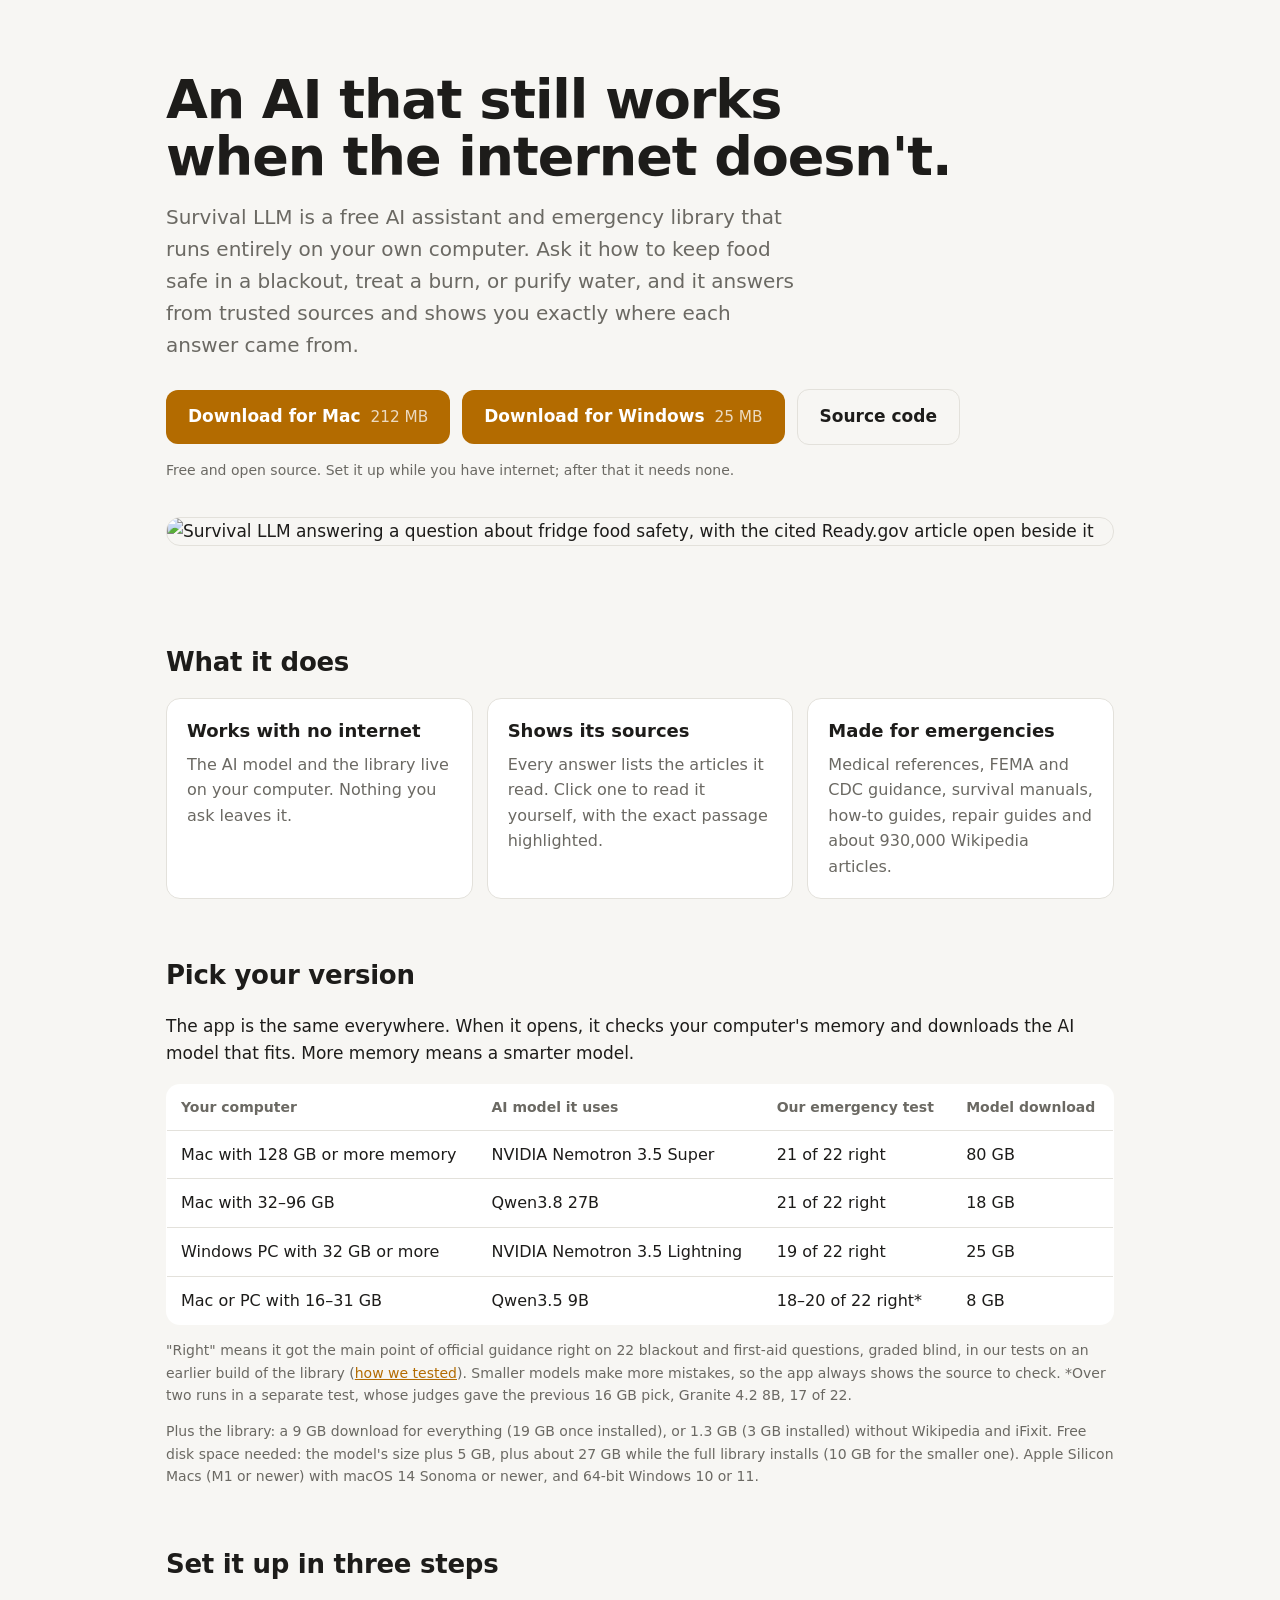
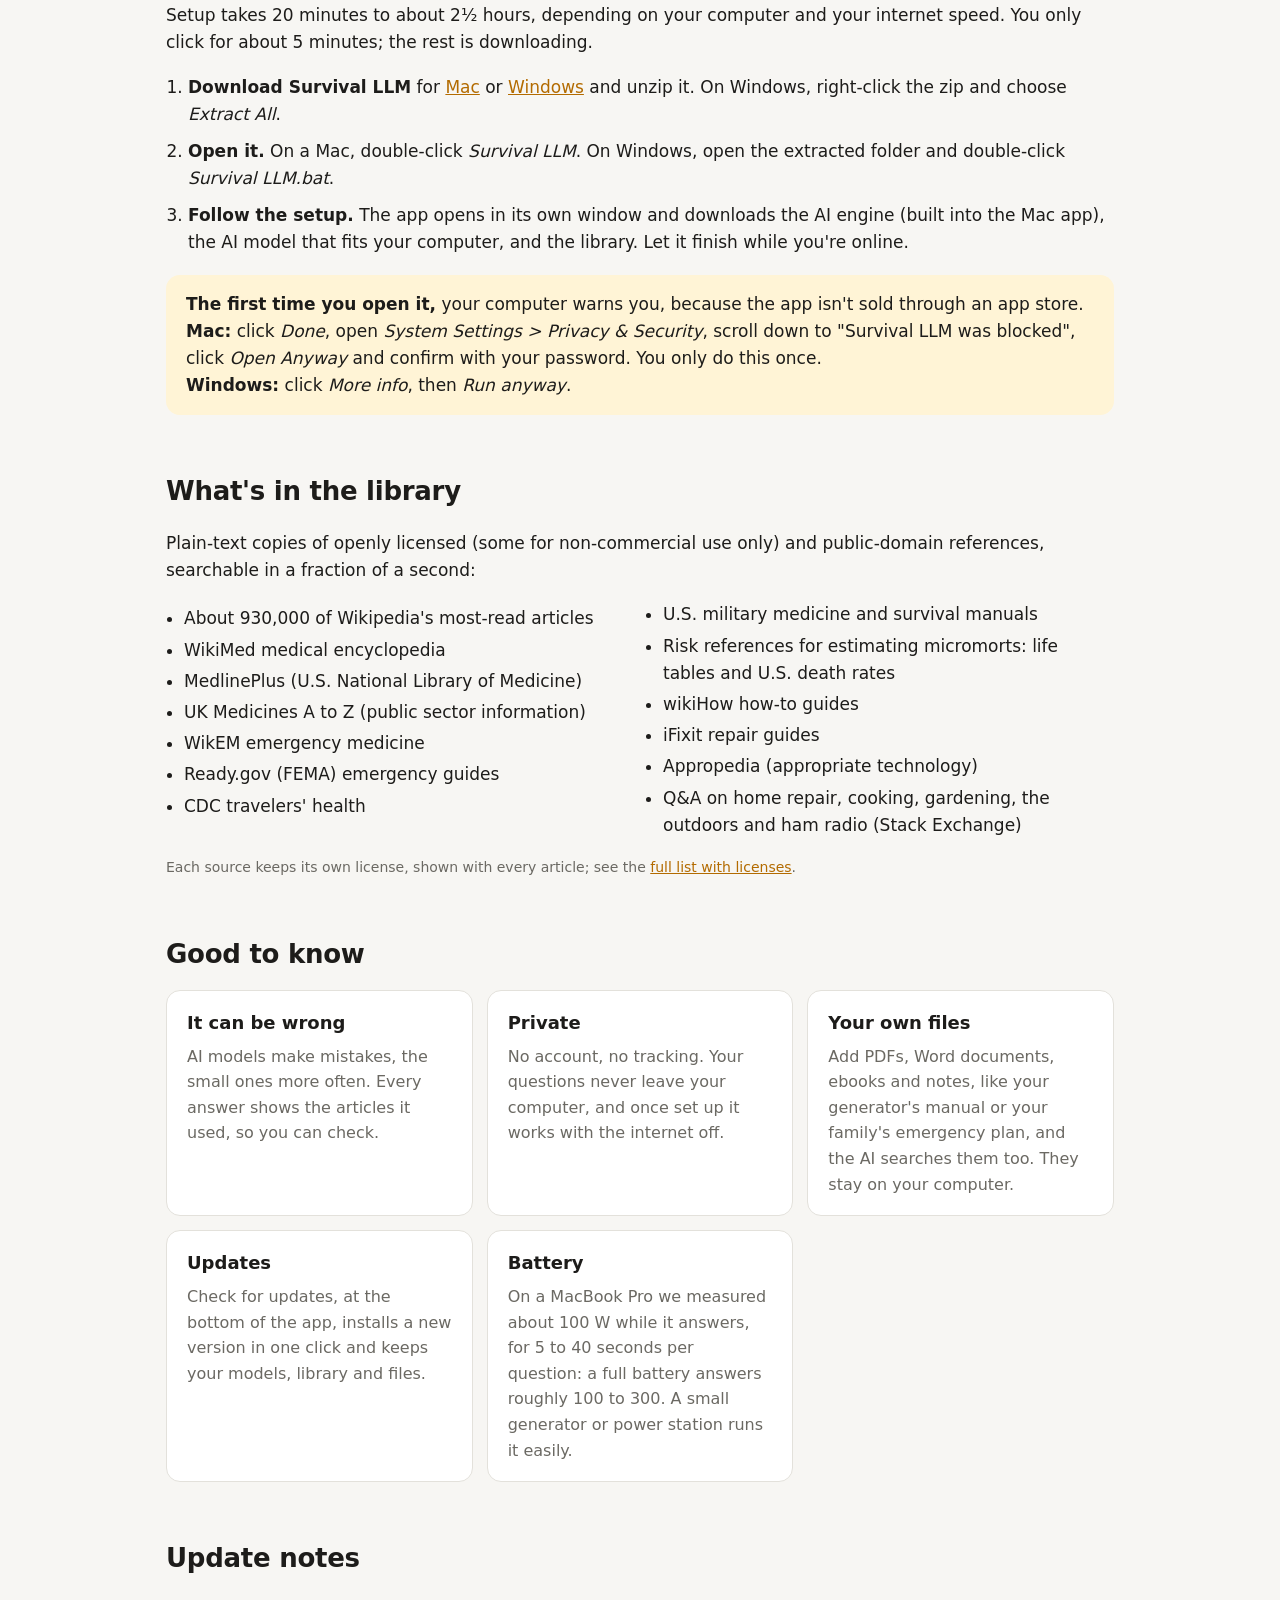
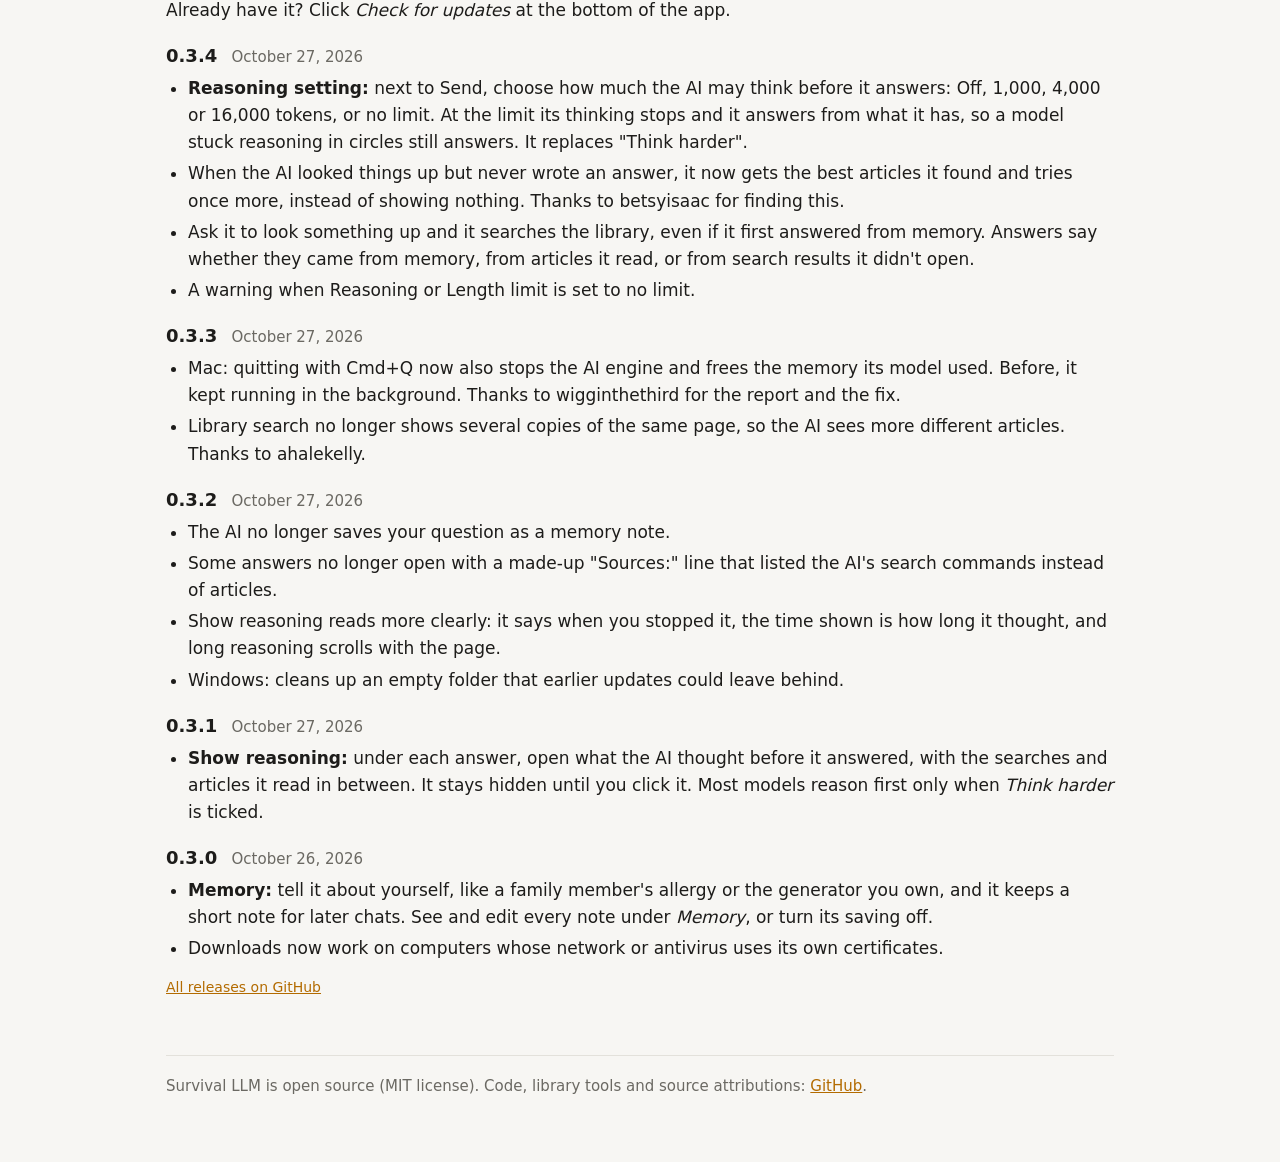
==== docs/index.html @ 12c6f541 "Offer Qwen3.5 9B and Gemma 4 12B on 16 GB computers A second blind test on a 16 GB Ryzen PC (same 22" ====
<!doctype html>
<html lang="en">
<head>
<meta charset="utf-8">
<meta name="viewport" content="width=device-width, initial-scale=1">
<title>Survival LLM</title>
<meta name="description" content="A free, open-source AI assistant and survival library that runs on your own computer and works with no internet.">
<meta property="og:type" content="website">
<meta property="og:site_name" content="brangus.io">
<meta property="og:title" content="Survival LLM: an AI that still works when the internet doesn't">
<meta property="og:description" content="A free AI assistant and survival library (1.5 million offline articles) that runs on your own computer, with no internet. Shows the source of every answer. Mac and Windows.">
<meta property="og:url" content="https://www.brangus.io/survival-llm">
<meta property="og:image" content="https://www.brangus.io/survival-llm/social-card.png">
<meta property="og:image:width" content="1200">
<meta property="og:image:height" content="628">
<meta property="og:image:alt" content="Survival LLM answering &quot;I'm bleeding a lot from my foot. Help. What do I do?&quot; with first-aid steps and the manuals it used">
<meta name="twitter:card" content="summary_large_image">
<meta name="twitter:title" content="Survival LLM: an AI that still works when the internet doesn't">
<meta name="twitter:description" content="A free AI assistant and survival library that runs on your own computer, with no internet. Shows the source of every answer.">
<meta name="twitter:image" content="https://www.brangus.io/survival-llm/social-card.png">
<link rel="canonical" href="https://www.brangus.io/survival-llm">
<style>
  :root {
    --bg: #f7f6f3; --panel: #ffffff; --text: #1d1c1a; --muted: #6b6963; --line: #e3e1db;
    --accent: #b36b00; --accent-text: #ffffff; --soft: #fff4d6;
    color-scheme: light;
  }
  @media (prefers-color-scheme: dark) {
    :root:not([data-theme="light"]) {
      --bg: #151412; --panel: #1e1d1a; --text: #ecebe6; --muted: #a3a097; --line: #2f2d29;
      --accent: #f0b54a; --accent-text: #1d1405; --soft: #2c2619; color-scheme: dark;
    }
  }
  :root[data-theme="dark"] {
    --bg: #151412; --panel: #1e1d1a; --text: #ecebe6; --muted: #a3a097; --line: #2f2d29;
    --accent: #f0b54a; --accent-text: #1d1405; --soft: #2c2619; color-scheme: dark;
  }
  * { box-sizing: border-box; }
  body { margin: 0; background: var(--bg); color: var(--text);
    font: 17px/1.6 system-ui, -apple-system, "Segoe UI", Roboto, sans-serif; }
  main { max-width: 980px; margin: 0 auto; padding: 0 16px 64px; }
  a { color: var(--accent); }
  .hero { padding: 72px 0 40px; }
  .hero h1 { font-size: clamp(34px, 6vw, 54px); line-height: 1.05; margin: 0 0 16px; letter-spacing: -0.02em; }
  .hero p.lede { font-size: 20px; color: var(--muted); max-width: 640px; margin: 0 0 28px; }
  .buttons { display: flex; flex-wrap: wrap; gap: 12px; align-items: center; }
  .btn { display: inline-block; padding: 13px 22px; border-radius: 12px; font-weight: 650; text-decoration: none;
    background: var(--accent); color: var(--accent-text); }
  .btn.secondary { background: transparent; color: var(--text); border: 1px solid var(--line); }
  .btn .size { font-weight: 400; opacity: .75; margin-left: 4px; font-size: .9em; }
  .small { font-size: 14px; color: var(--muted); }
  h2 { font-size: 26px; margin: 56px 0 14px; letter-spacing: -0.01em; }
  .cards { display: grid; grid-template-columns: repeat(auto-fit, minmax(240px, 1fr)); gap: 14px; }
  .card { background: var(--panel); border: 1px solid var(--line); border-radius: 14px; padding: 18px 20px; }
  .card h3 { margin: 0 0 6px; font-size: 18px; }
  .card p { margin: 0; color: var(--muted); font-size: 16px; }
  table { width: 100%; border-collapse: collapse; background: var(--panel); border: 1px solid var(--line);
    border-radius: 14px; overflow: hidden; font-size: 16px; }
  th, td { text-align: left; padding: 11px 14px; border-bottom: 1px solid var(--line); vertical-align: top; }
  th { font-size: 14px; color: var(--muted); font-weight: 600; }
  tr:last-child td { border-bottom: 0; }
  .table-wrap { overflow-x: auto; }
  ol.steps { padding-left: 22px; }
  ol.steps li { margin: 10px 0; }
  .callout { background: var(--soft); border-radius: 14px; padding: 16px 20px; margin: 18px 0; }
  .sources { columns: 2 280px; column-gap: 28px; padding-left: 18px; }
  .sources li { break-inside: avoid; margin: 4px 0; }
  footer { border-top: 1px solid var(--line); margin-top: 56px; padding-top: 18px; color: var(--muted); font-size: 15px; }
  .shot { width: 100%; border-radius: 14px; border: 1px solid var(--line); margin-top: 36px; display: block; }
  .update h3 { margin: 18px 0 4px; font-size: 18px; }
  .update h3 .date { font-weight: 400; color: var(--muted); font-size: 15px; margin-left: 8px; }
  .update ul { margin: 0; padding-left: 22px; }
  .update li { margin: 4px 0; }
</style>
</head>
<body>
<main>
  <section class="hero">
    <h1>An AI that still works<br>when the internet doesn't.</h1>
    <p class="lede">Survival LLM is a free AI assistant and emergency library that runs entirely on your own computer.
      Ask it how to keep food safe in a blackout, treat a burn, or purify water, and it answers from
      trusted sources and shows you exactly where each answer came from.</p>
    <div class="buttons">
      <a class="btn" id="dl-mac" href="#download">Download for Mac <span class="size">212 MB</span></a>
      <a class="btn" id="dl-win" href="#download">Download for Windows <span class="size">25 MB</span></a>
      <a class="btn secondary" id="dl-src" href="#source">Source code</a>
    </div>
    <p class="small" id="device-note">Free and open source. Set it up while you have internet; after that it needs none.</p>
    <img class="shot" src="/survival-llm/screenshot.png" alt="Survival LLM answering a question about fridge food safety, with the cited Ready.gov article open beside it">
  </section>

  <h2>What it does</h2>
  <div class="cards">
    <div class="card"><h3>Works with no internet</h3><p>The AI model and the library live on your computer. Nothing you ask leaves it.</p></div>
    <div class="card"><h3>Shows its sources</h3><p>Every answer lists the articles it read. Click one to read it yourself, with the exact passage highlighted.</p></div>
    <div class="card"><h3>Made for emergencies</h3><p>Medical references, FEMA and CDC guidance, survival manuals, how-to guides, repair guides and about 930,000 Wikipedia articles.</p></div>
  </div>

  <h2 id="download">Pick your version</h2>
  <p>The app is the same everywhere. When it opens, it checks your computer's memory and downloads the AI model that fits.
    More memory means a smarter model.</p>
  <div class="table-wrap">
  <table>
    <thead><tr><th>Your computer</th><th>AI model it uses</th><th>Our emergency test</th><th>Model download</th></tr></thead>
    <tbody id="tiers">
      <tr><td>Mac with 128 GB or more memory</td><td>NVIDIA Nemotron 3.5 Super</td><td>21 of 22 right</td><td>80 GB</td></tr>
      <tr><td>Mac with 32–96 GB</td><td>Qwen3.8 27B</td><td>21 of 22 right</td><td>18 GB</td></tr>
      <tr><td>Windows PC with 32 GB or more</td><td>NVIDIA Nemotron 3.5 Lightning</td><td>19 of 22 right</td><td>25 GB</td></tr>
      <tr><td>Mac or PC with 16–31 GB</td><td>Qwen3.5 9B</td><td>18–20 of 22 right*</td><td>8 GB</td></tr>
    </tbody>
  </table>
  </div>
  <p class="small">"Right" means it got the main point of official guidance right on 22 blackout and first-aid
    questions, graded blind, in our tests on an earlier build of the library (<a id="tests-link" href="#source">how we
    tested</a>). Smaller models make more mistakes, so the app always shows the source to check.
    *Over two runs in a separate test, whose judges gave the previous 16 GB pick, Granite 4.2 8B, 17 of 22.</p>
  <p class="small">Plus the library: a <span id="lib-full">9 GB</span> download for everything (19 GB once installed), or
    <span id="lib-lite">1.3 GB</span> (3 GB installed) without Wikipedia and iFixit. Free disk space needed: the model's
    size plus 5 GB, plus about 27 GB while the full library installs (10 GB for the smaller one).
    Apple Silicon Macs (M1 or newer) with macOS 14 Sonoma or newer, and 64-bit Windows 10 or 11.</p>

  <h2>Set it up in three steps</h2>
  <p>Setup takes 20 minutes to about 2½ hours, depending on your computer and your internet speed. You only click for
    about 5 minutes; the rest is downloading.</p>
  <ol class="steps">
    <li><strong>Download Survival LLM</strong> for <a id="dl-mac-2" href="#download">Mac</a> or <a id="dl-win-2" href="#download">Windows</a>
      and unzip it. On Windows, right-click the zip and choose <em>Extract All</em>.</li>
    <li><strong>Open it.</strong> On a Mac, double-click <em>Survival LLM</em>. On Windows, open the extracted folder and
      double-click <em>Survival LLM.bat</em>.</li>
    <li><strong>Follow the setup.</strong> The app opens in its own window and downloads the AI engine (built into the Mac
      app), the AI model that fits your computer, and the library. Let it finish while you're online.</li>
  </ol>
  <div class="callout">
    <strong>The first time you open it,</strong> your computer warns you, because the app isn't sold through an app store.
    <br><strong>Mac:</strong> click <em>Done</em>, open <em>System Settings &gt; Privacy &amp; Security</em>, scroll down to
    "Survival LLM was blocked", click <em>Open Anyway</em> and confirm with your password. You only do this once.
    <br><strong>Windows:</strong> click <em>More info</em>, then <em>Run anyway</em>.
  </div>

  <h2>What's in the library</h2>
  <p>Plain-text copies of openly licensed (some for non-commercial use only) and public-domain references, searchable
    in a fraction of a second:</p>
  <ul class="sources">
    <li>About 930,000 of Wikipedia's most-read articles</li>
    <li>WikiMed medical encyclopedia</li>
    <li>MedlinePlus (U.S. National Library of Medicine)</li>
    <li>UK Medicines A to Z (public sector information)</li>
    <li>WikEM emergency medicine</li>
    <li>Ready.gov (FEMA) emergency guides</li>
    <li>CDC travelers' health</li>
    <li>U.S. military medicine and survival manuals</li>
    <li>Risk references for estimating micromorts: life tables and U.S. death rates</li>
    <li>wikiHow how-to guides</li>
    <li>iFixit repair guides</li>
    <li>Appropedia (appropriate technology)</li>
    <li>Q&amp;A on home repair, cooking, gardening, the outdoors and ham radio (Stack Exchange)</li>
  </ul>
  <p class="small">Each source keeps its own license, shown with every article; see the
    <a id="sources-link" href="#source">full list with licenses</a>.</p>

  <h2>Good to know</h2>
  <div class="cards">
    <div class="card"><h3>It can be wrong</h3><p>AI models make mistakes, the small ones more often. Every answer shows the articles it used, so you can check.</p></div>
    <div class="card"><h3>Private</h3><p>No account, no tracking. Your questions never leave your computer, and once set up it works with the internet off.</p></div>
    <div class="card"><h3>Your own files</h3><p>Add PDFs, Word documents, ebooks and notes, like your generator's manual or your family's
      emergency plan, and the AI searches them too. They stay on your computer.</p></div>
    <div class="card"><h3>Updates</h3><p>Check for updates, at the bottom of the app, installs a new version in one click and keeps your
      models, library and files.</p></div>
    <div class="card"><h3>Battery</h3><p>On a MacBook Pro we measured about 100 W while it answers, for 5 to 40 seconds per question: a full battery
      answers roughly 100 to 300. A small generator or power station runs it easily.</p></div>
  </div>

  <h2 id="updates">Update notes</h2>
  <p>Already have it? Click <em>Check for updates</em> at the bottom of the app.</p>
  <div class="update">
    <h3>0.3.4 <span class="date">October 27, 2026</span></h3>
    <ul>
      <li><strong>Reasoning setting:</strong> next to Send, choose how much the AI may think before it answers: Off,
        1,000, 4,000 or 16,000 tokens, or no limit. At the limit its thinking stops and it answers from what it has, so
        a model stuck reasoning in circles still answers. It replaces "Think harder".</li>
      <li>When the AI looked things up but never wrote an answer, it now gets the best articles it found and tries once
        more, instead of showing nothing. Thanks to betsyisaac for finding this.</li>
      <li>Ask it to look something up and it searches the library, even if it first answered from memory. Answers say
        whether they came from memory, from articles it read, or from search results it didn't open.</li>
      <li>A warning when Reasoning or Length limit is set to no limit.</li>
    </ul>
    <h3>0.3.3 <span class="date">October 27, 2026</span></h3>
    <ul>
      <li>Mac: quitting with Cmd+Q now also stops the AI engine and frees the memory its model used. Before, it kept
        running in the background. Thanks to wigginthethird for the report and the fix.</li>
      <li>Library search no longer shows several copies of the same page, so the AI sees more different articles.
        Thanks to ahalekelly.</li>
    </ul>
    <h3>0.3.2 <span class="date">October 27, 2026</span></h3>
    <ul>
      <li>The AI no longer saves your question as a memory note.</li>
      <li>Some answers no longer open with a made-up "Sources:" line that listed the AI's search commands instead of articles.</li>
      <li>Show reasoning reads more clearly: it says when you stopped it, the time shown is how long it thought, and long
        reasoning scrolls with the page.</li>
      <li>Windows: cleans up an empty folder that earlier updates could leave behind.</li>
    </ul>
    <h3>0.3.1 <span class="date">October 27, 2026</span></h3>
    <ul>
      <li><strong>Show reasoning:</strong> under each answer, open what the AI thought before it answered, with the searches
        and articles it read in between. It stays hidden until you click it. Most models reason first only when
        <em>Think harder</em> is ticked.</li>
    </ul>
    <h3>0.3.0 <span class="date">October 26, 2026</span></h3>
    <ul>
      <li><strong>Memory:</strong> tell it about yourself, like a family member's allergy or the generator you own, and it
        keeps a short note for later chats. See and edit every note under <em>Memory</em>, or turn its saving off.</li>
      <li>Downloads now work on computers whose network or antivirus uses its own certificates.</li>
    </ul>
  </div>
  <p class="small"><a id="releases-link" href="#source">All releases on GitHub</a></p>

  <footer id="source">
    Survival LLM is open source (MIT license). Code, library tools and source attributions:
    <a id="repo-link" href="#">GitHub</a>.
  </footer>
</main>
<script>
  const REPO = "https://github.com/anonnerdfrenzy/survival-llm";
  const LINKS = {
    mac: REPO + "/releases/latest/download/Survival-LLM-mac.zip",
    windows: REPO + "/releases/latest/download/Survival-LLM-windows.zip",
    repo: REPO,
  };
  const set = (id, url) => { const el = document.getElementById(id); if (el && url) el.href = url; };
  set("dl-mac", LINKS.mac); set("dl-mac-2", LINKS.mac);
  set("dl-win", LINKS.windows); set("dl-win-2", LINKS.windows);
  set("tests-link", LINKS.repo + "#how-the-models-did");
  set("dl-src", LINKS.repo); set("repo-link", LINKS.repo); set("sources-link", LINKS.repo + "/blob/main/SOURCES.md");
  set("releases-link", LINKS.repo + "/releases");

  // Put the download for this visitor's computer first; phones and tablets get told it's for computers.
  const ua = navigator.userAgent;
  const phone = /iPhone|iPad|Android/i.test(ua) || (navigator.maxTouchPoints > 1 && /Macintosh/.test(ua));
  const win = /Windows/i.test(ua), mac = /Macintosh|Mac OS X/i.test(ua) && !phone;
  const macBtn = document.getElementById("dl-mac"), winBtn = document.getElementById("dl-win");
  if (win) { winBtn.parentNode.insertBefore(winBtn, macBtn); macBtn.classList.add("secondary"); }
  else if (mac) winBtn.classList.add("secondary");
  if (phone) document.getElementById("device-note").textContent =
    "Survival LLM runs on Mac and Windows computers, not phones. Open this page on your computer to download it.";
</script>
</body>
</html>
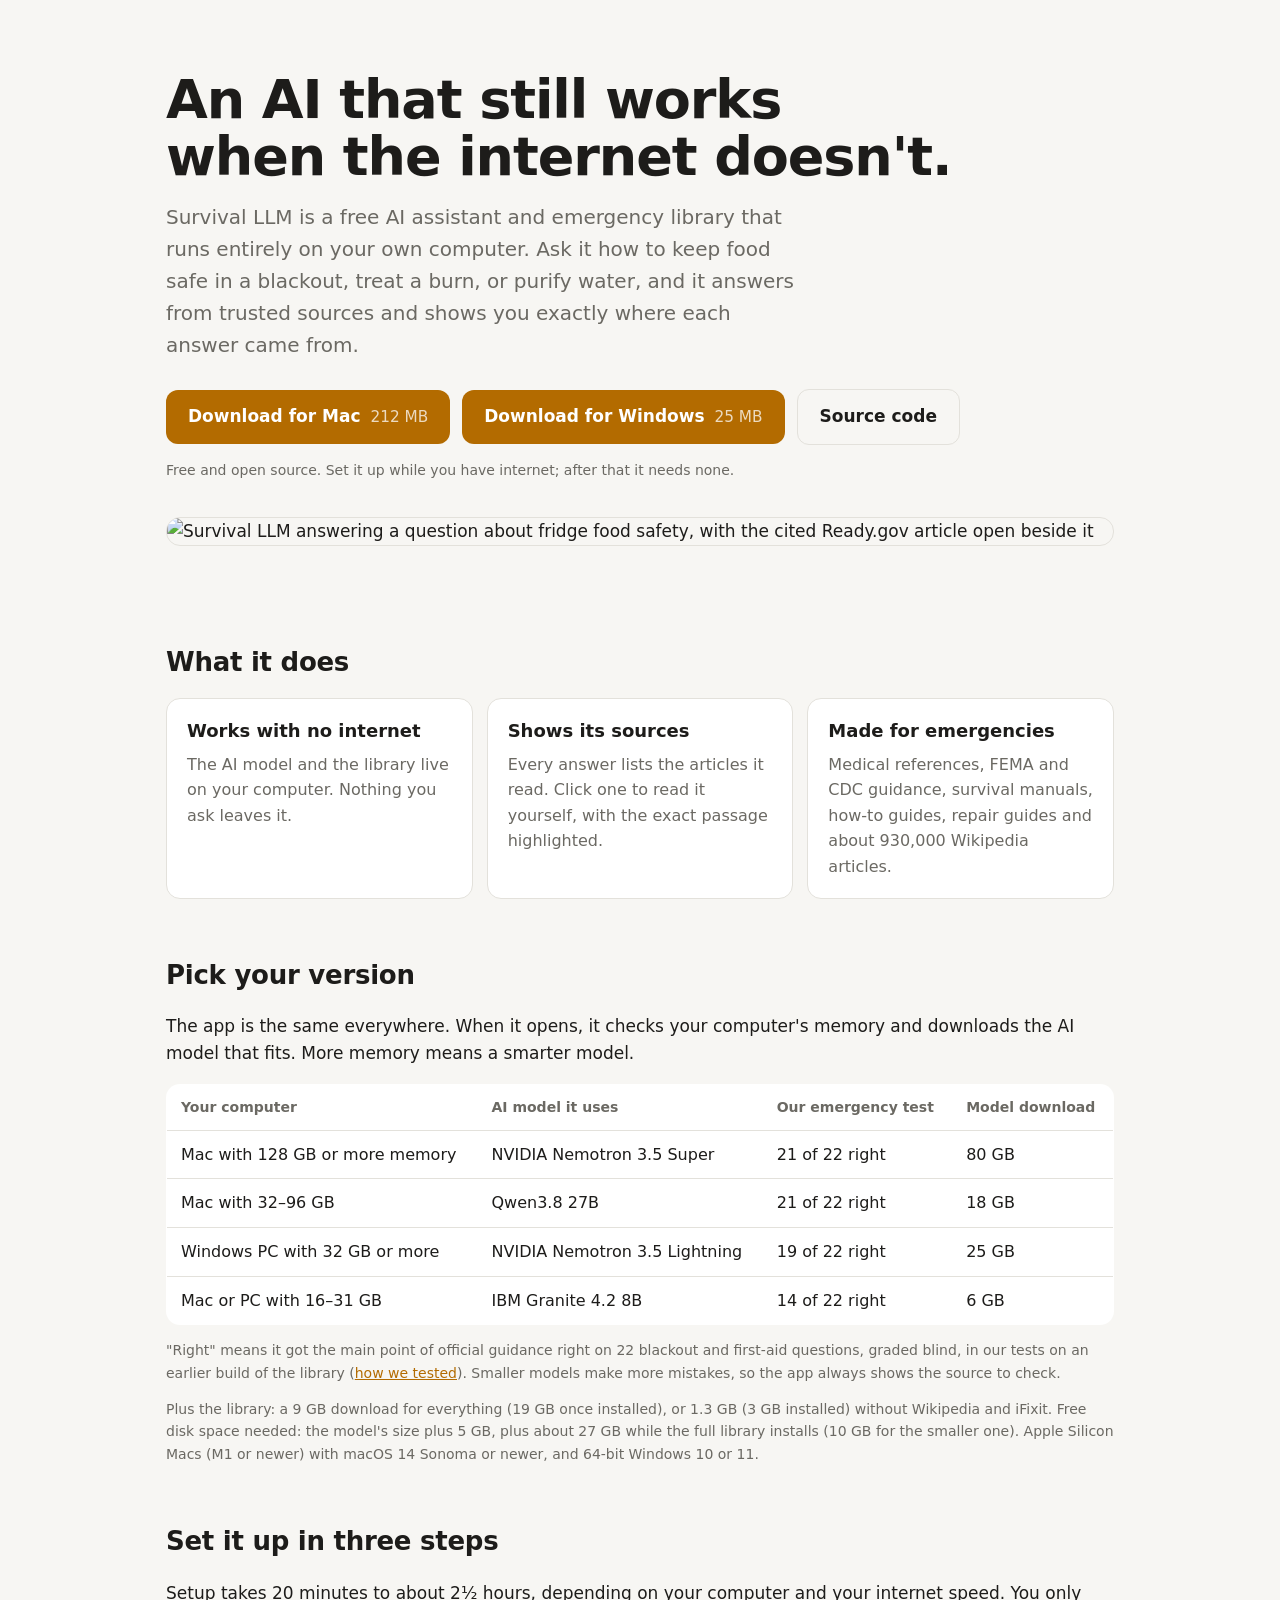
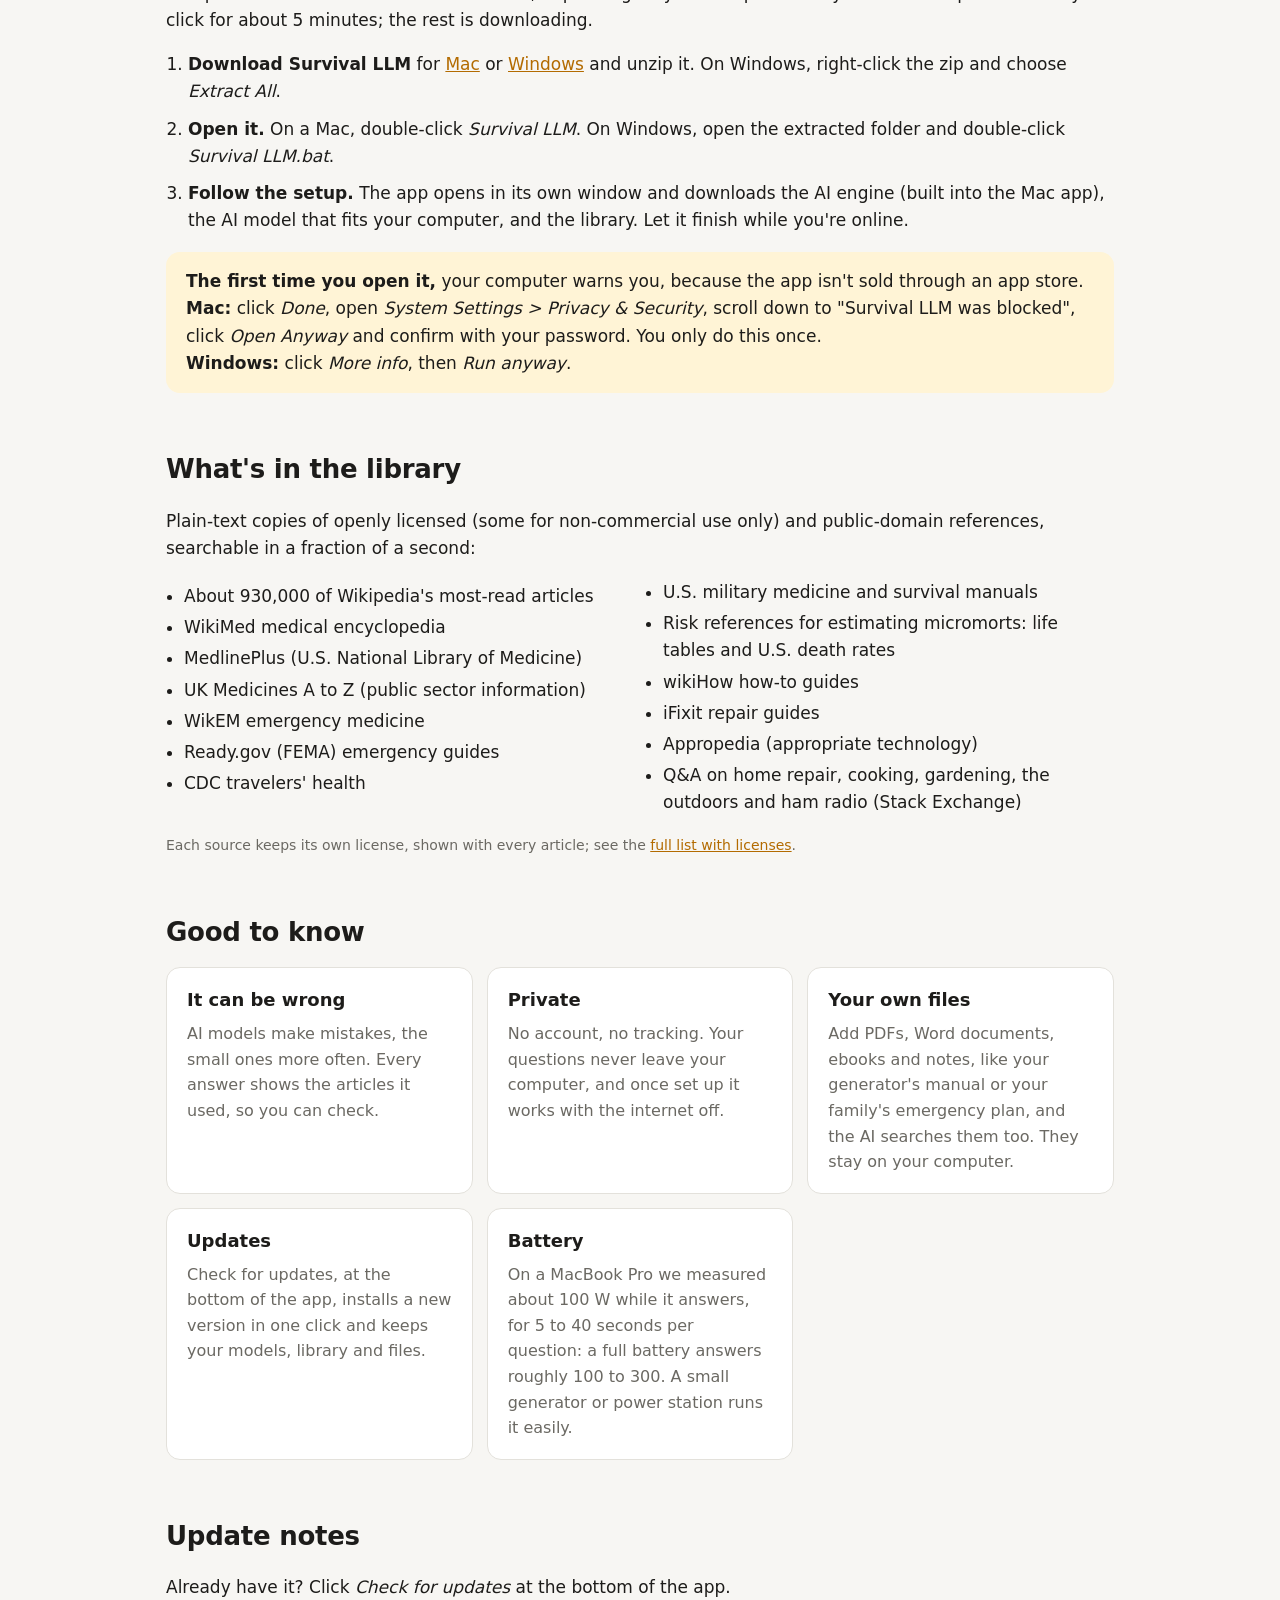
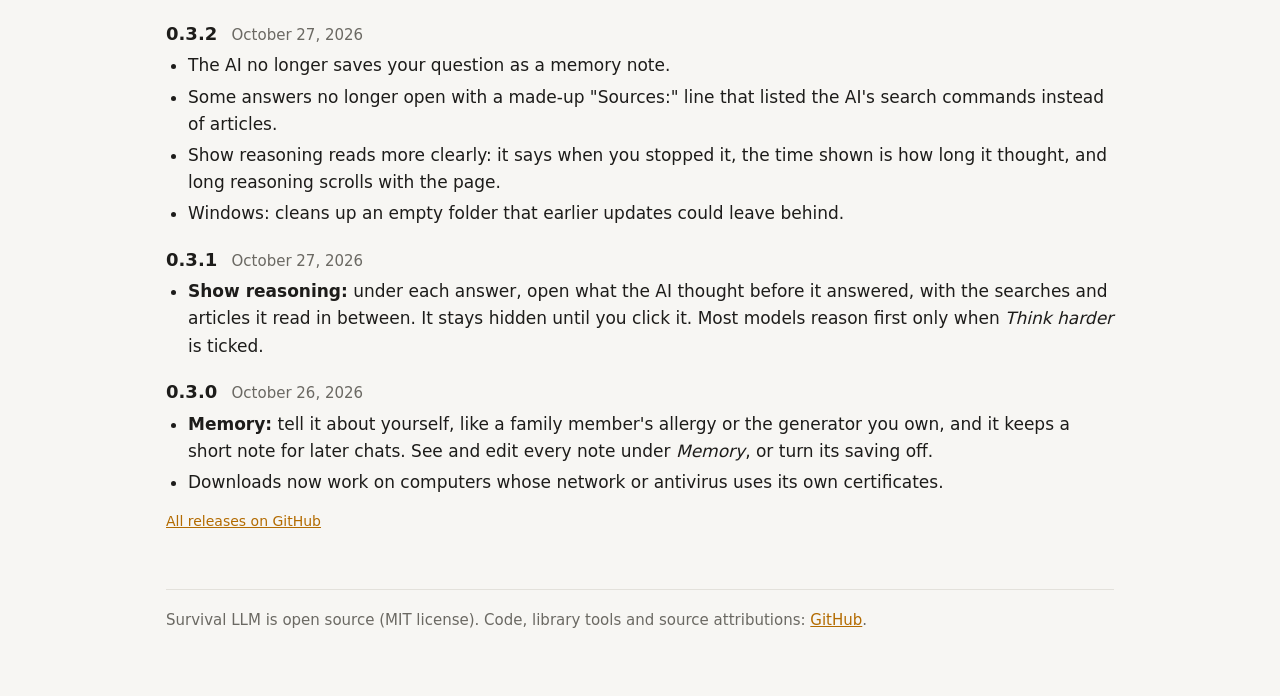
==== commit b17e20f5: "Download page: update notes for 0.3.0 to 0.3.2 Shown at brangus.io/survival-llm, which serves this p" ====
--- a/docs/index.html
+++ b/docs/index.html
@@ -106,14 +106,13 @@
       <tr><td>Mac with 128 GB or more memory</td><td>NVIDIA Nemotron 3.5 Super</td><td>21 of 22 right</td><td>80 GB</td></tr>
       <tr><td>Mac with 32–96 GB</td><td>Qwen3.8 27B</td><td>21 of 22 right</td><td>18 GB</td></tr>
       <tr><td>Windows PC with 32 GB or more</td><td>NVIDIA Nemotron 3.5 Lightning</td><td>19 of 22 right</td><td>25 GB</td></tr>
-      <tr><td>Mac or PC with 16–31 GB</td><td>Qwen3.5 9B</td><td>18–20 of 22 right*</td><td>8 GB</td></tr>
+      <tr><td>Mac or PC with 16–31 GB</td><td>IBM Granite 4.2 8B</td><td>14 of 22 right</td><td>6 GB</td></tr>
     </tbody>
   </table>
   </div>
   <p class="small">"Right" means it got the main point of official guidance right on 22 blackout and first-aid
     questions, graded blind, in our tests on an earlier build of the library (<a id="tests-link" href="#source">how we
-    tested</a>). Smaller models make more mistakes, so the app always shows the source to check.
-    *Over two runs in a separate test, whose judges gave the previous 16 GB pick, Granite 4.2 8B, 17 of 22.</p>
+    tested</a>). Smaller models make more mistakes, so the app always shows the source to check.</p>
   <p class="small">Plus the library: a <span id="lib-full">9 GB</span> download for everything (19 GB once installed), or
     <span id="lib-lite">1.3 GB</span> (3 GB installed) without Wikipedia and iFixit. Free disk space needed: the model's
     size plus 5 GB, plus about 27 GB while the full library installs (10 GB for the smaller one).
@@ -173,24 +172,6 @@
   <h2 id="updates">Update notes</h2>
   <p>Already have it? Click <em>Check for updates</em> at the bottom of the app.</p>
   <div class="update">
-    <h3>0.3.4 <span class="date">October 27, 2026</span></h3>
-    <ul>
-      <li><strong>Reasoning setting:</strong> next to Send, choose how much the AI may think before it answers: Off,
-        1,000, 4,000 or 16,000 tokens, or no limit. At the limit its thinking stops and it answers from what it has, so
-        a model stuck reasoning in circles still answers. It replaces "Think harder".</li>
-      <li>When the AI looked things up but never wrote an answer, it now gets the best articles it found and tries once
-        more, instead of showing nothing. Thanks to betsyisaac for finding this.</li>
-      <li>Ask it to look something up and it searches the library, even if it first answered from memory. Answers say
-        whether they came from memory, from articles it read, or from search results it didn't open.</li>
-      <li>A warning when Reasoning or Length limit is set to no limit.</li>
-    </ul>
-    <h3>0.3.3 <span class="date">October 27, 2026</span></h3>
-    <ul>
-      <li>Mac: quitting with Cmd+Q now also stops the AI engine and frees the memory its model used. Before, it kept
-        running in the background. Thanks to wigginthethird for the report and the fix.</li>
-      <li>Library search no longer shows several copies of the same page, so the AI sees more different articles.
-        Thanks to ahalekelly.</li>
-    </ul>
     <h3>0.3.2 <span class="date">October 27, 2026</span></h3>
     <ul>
       <li>The AI no longer saves your question as a memory note.</li>
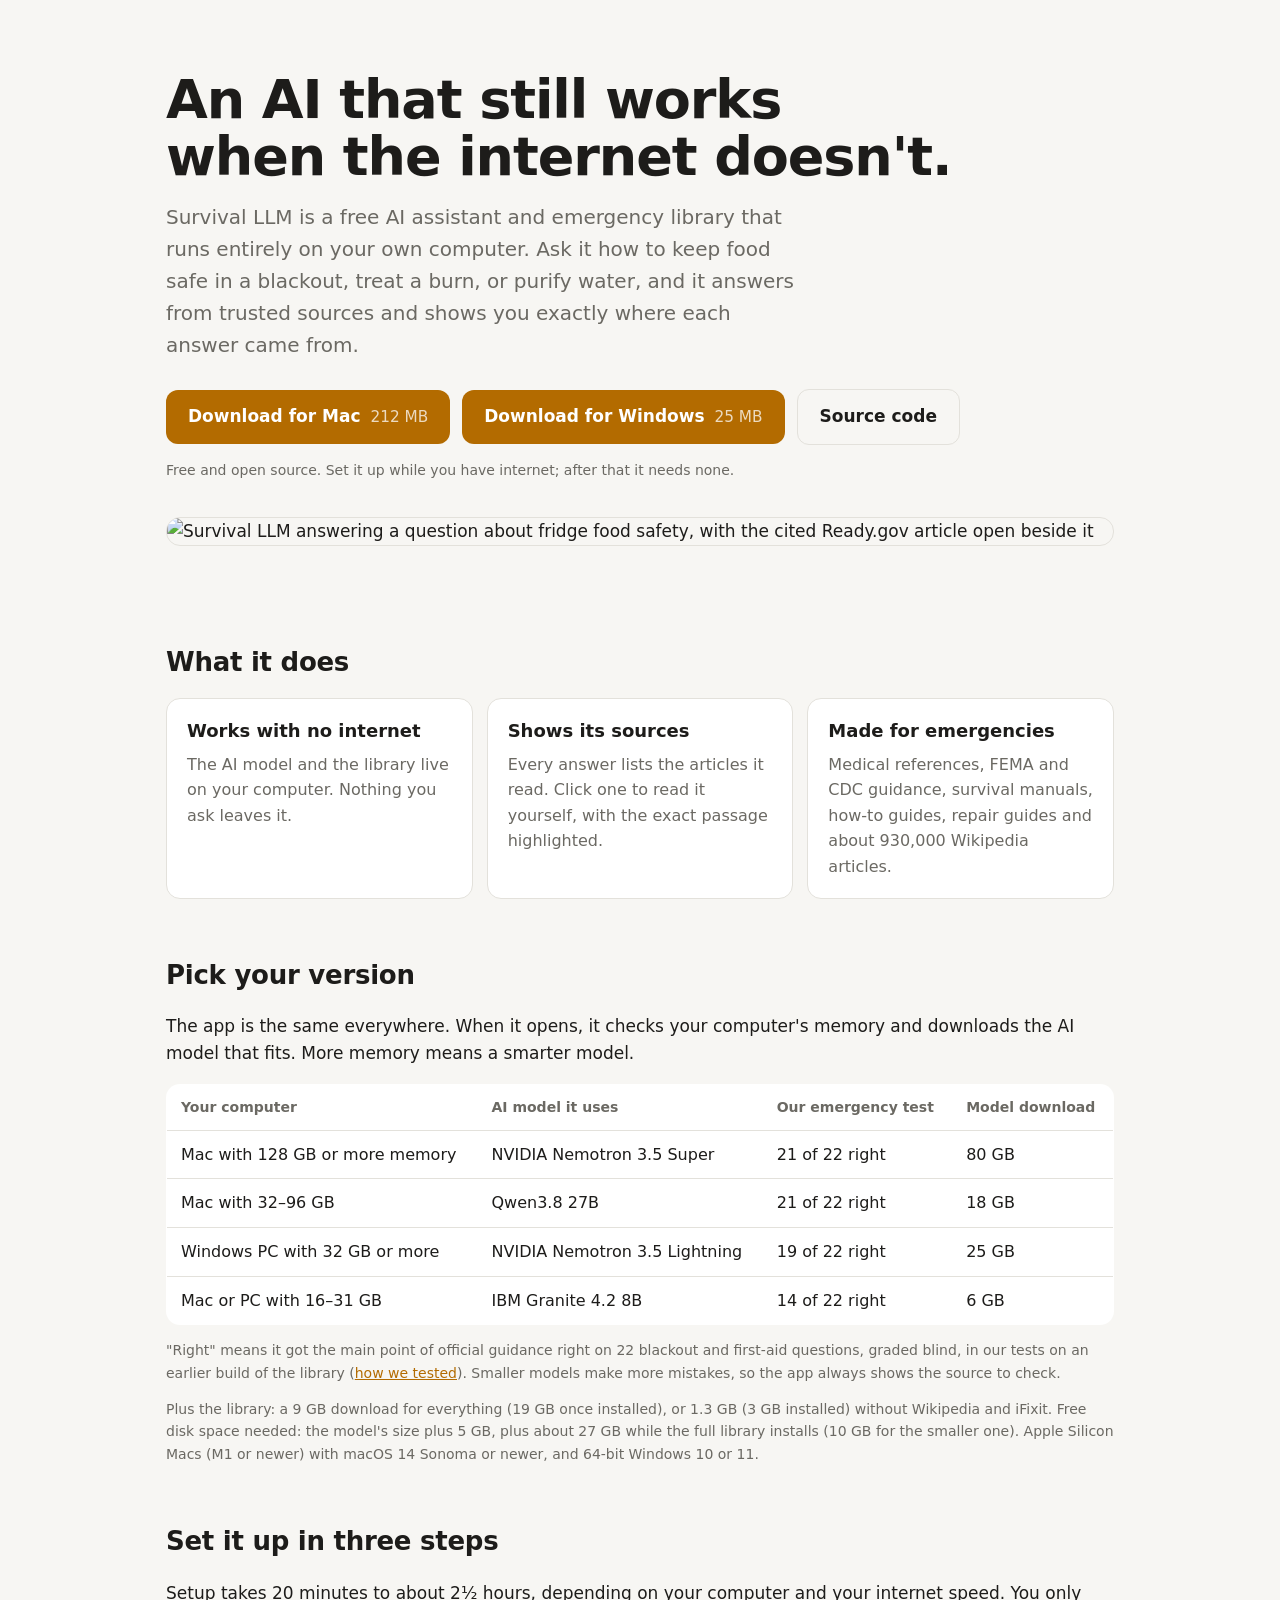
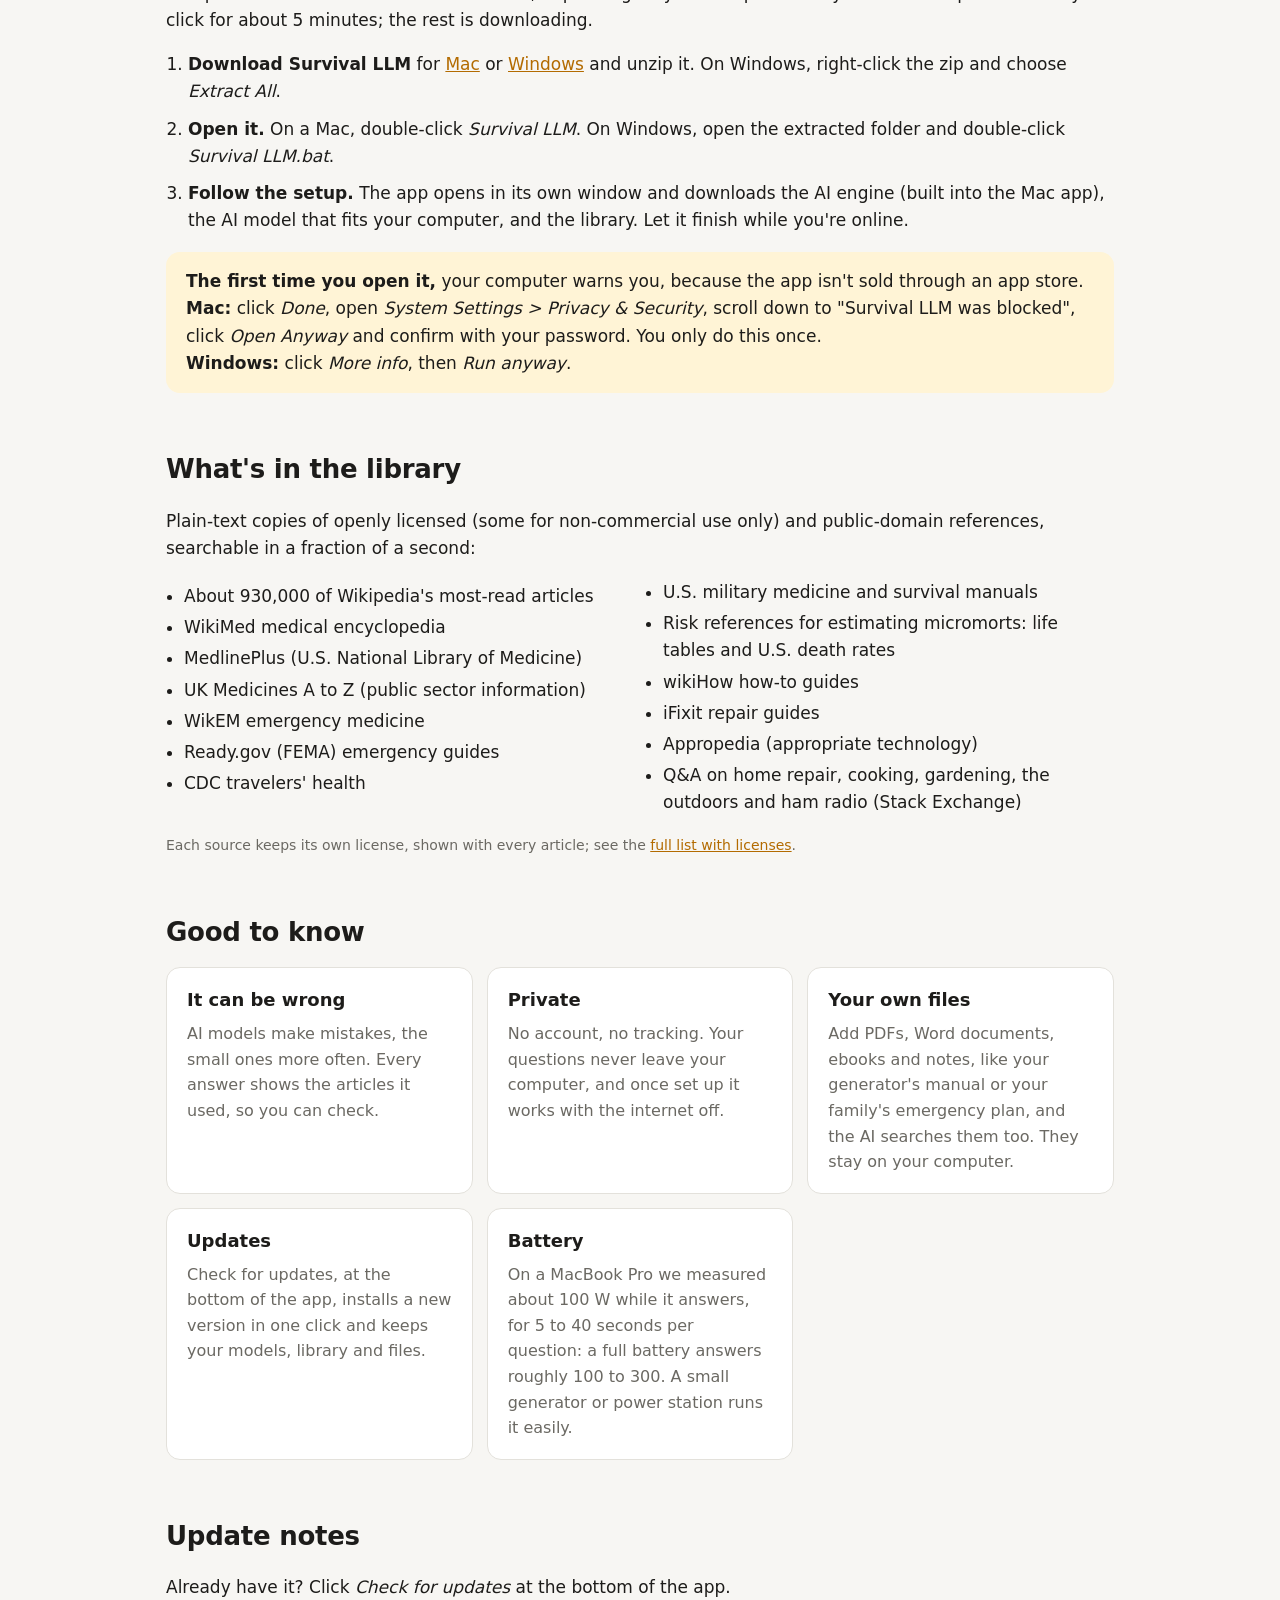
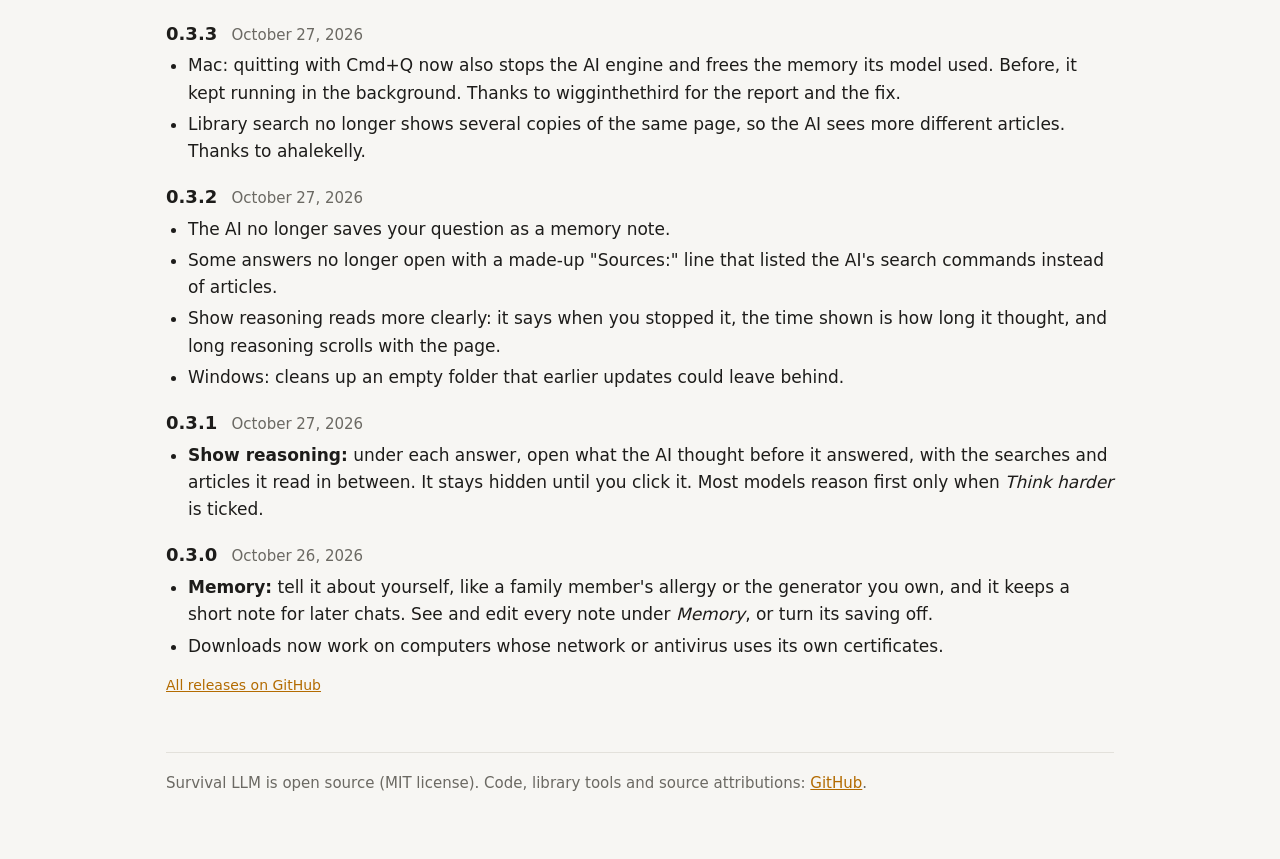
==== commit fbb6bf0a: "Survival LLM 0.3.3: engine stops on Cmd+Q; one copy of each page in search The Mac fix from #7 and t" ====
--- a/docs/index.html
+++ b/docs/index.html
@@ -172,6 +172,13 @@
   <h2 id="updates">Update notes</h2>
   <p>Already have it? Click <em>Check for updates</em> at the bottom of the app.</p>
   <div class="update">
+    <h3>0.3.3 <span class="date">October 27, 2026</span></h3>
+    <ul>
+      <li>Mac: quitting with Cmd+Q now also stops the AI engine and frees the memory its model used. Before, it kept
+        running in the background. Thanks to wigginthethird for the report and the fix.</li>
+      <li>Library search no longer shows several copies of the same page, so the AI sees more different articles.
+        Thanks to ahalekelly.</li>
+    </ul>
     <h3>0.3.2 <span class="date">October 27, 2026</span></h3>
     <ul>
       <li>The AI no longer saves your question as a memory note.</li>
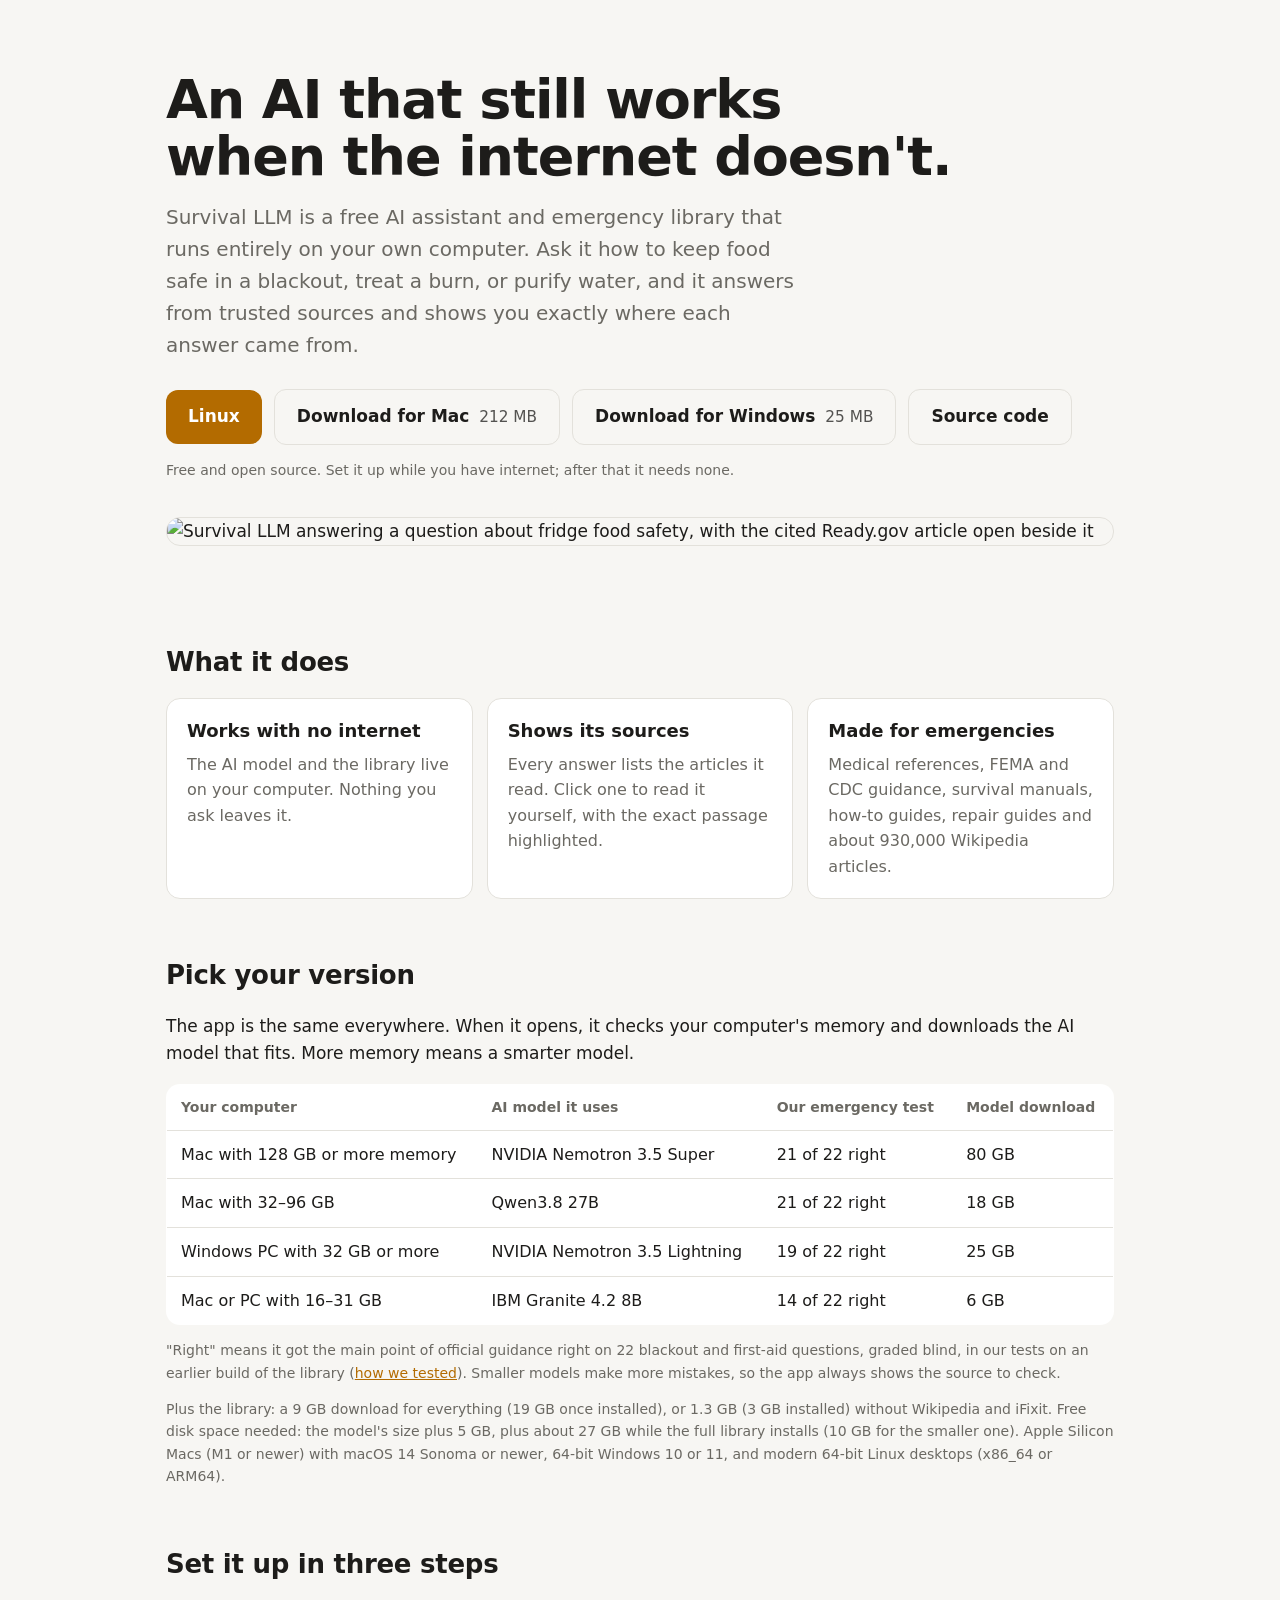
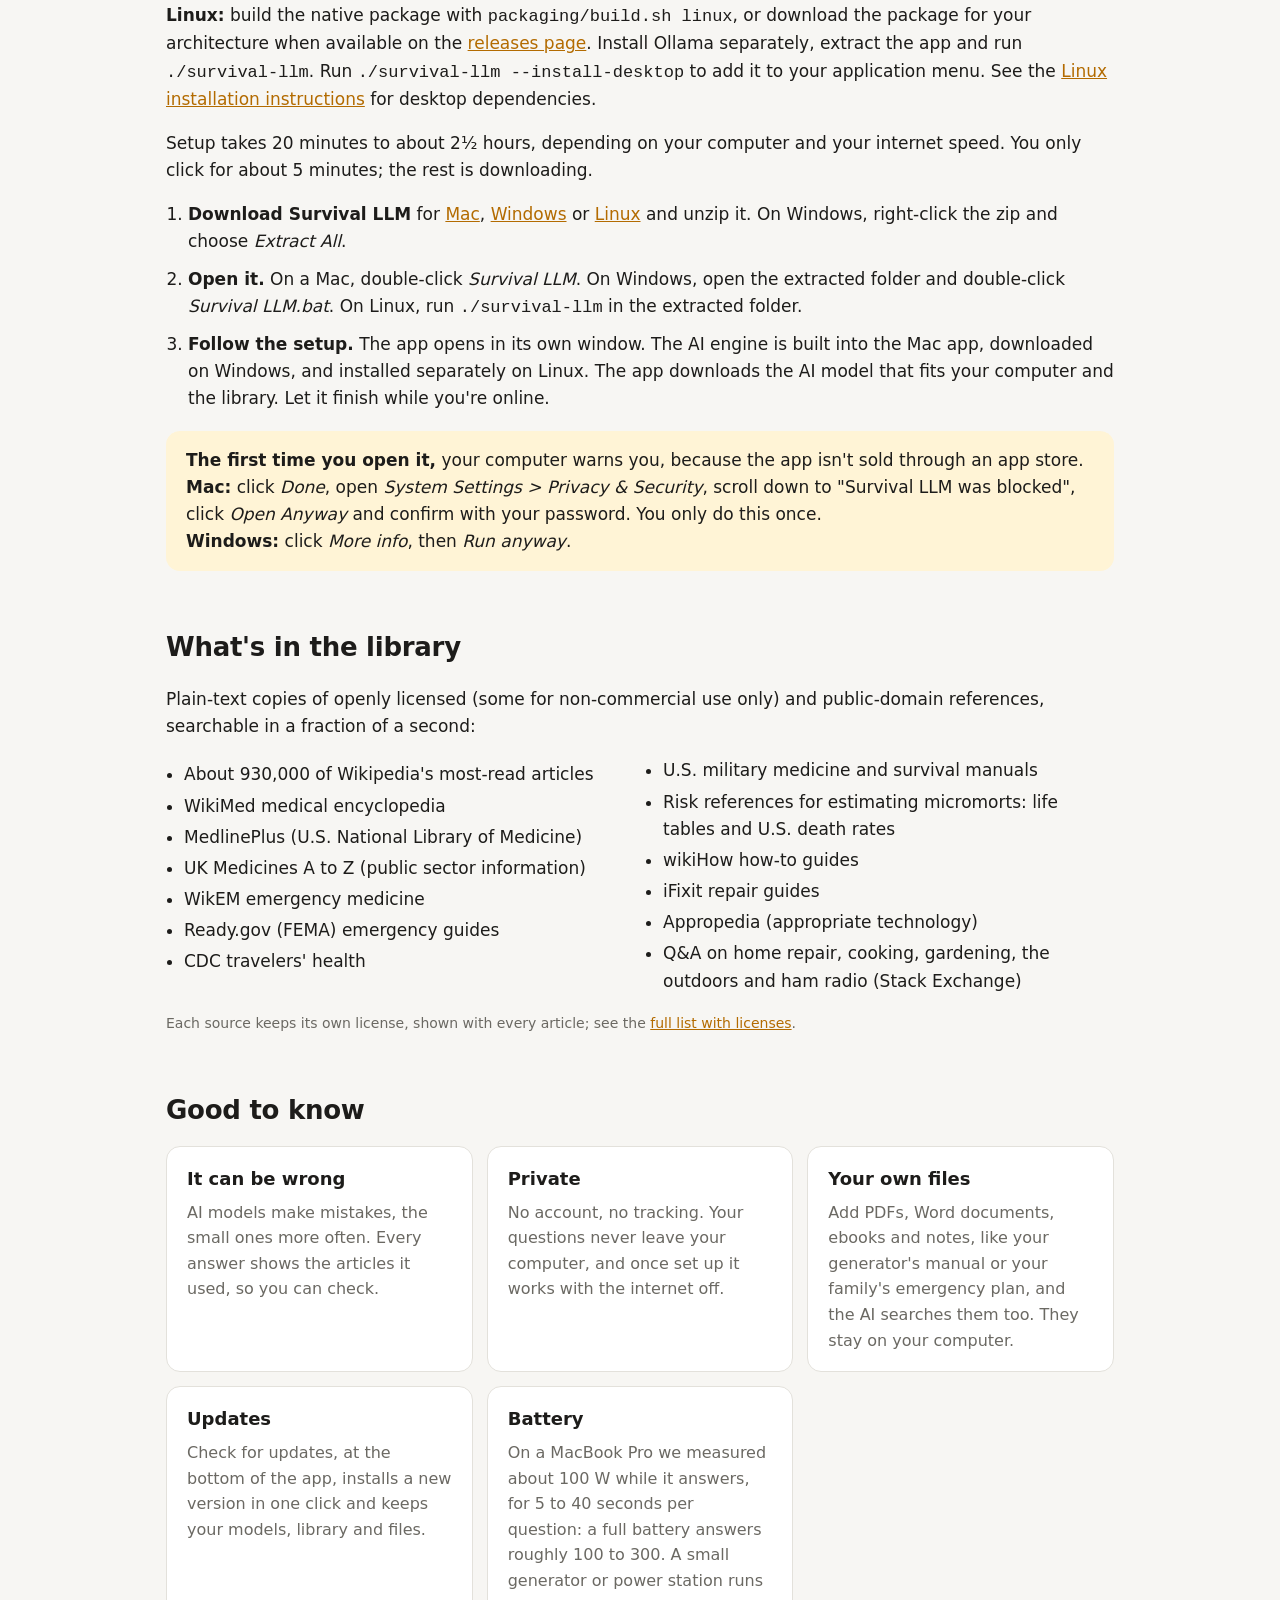
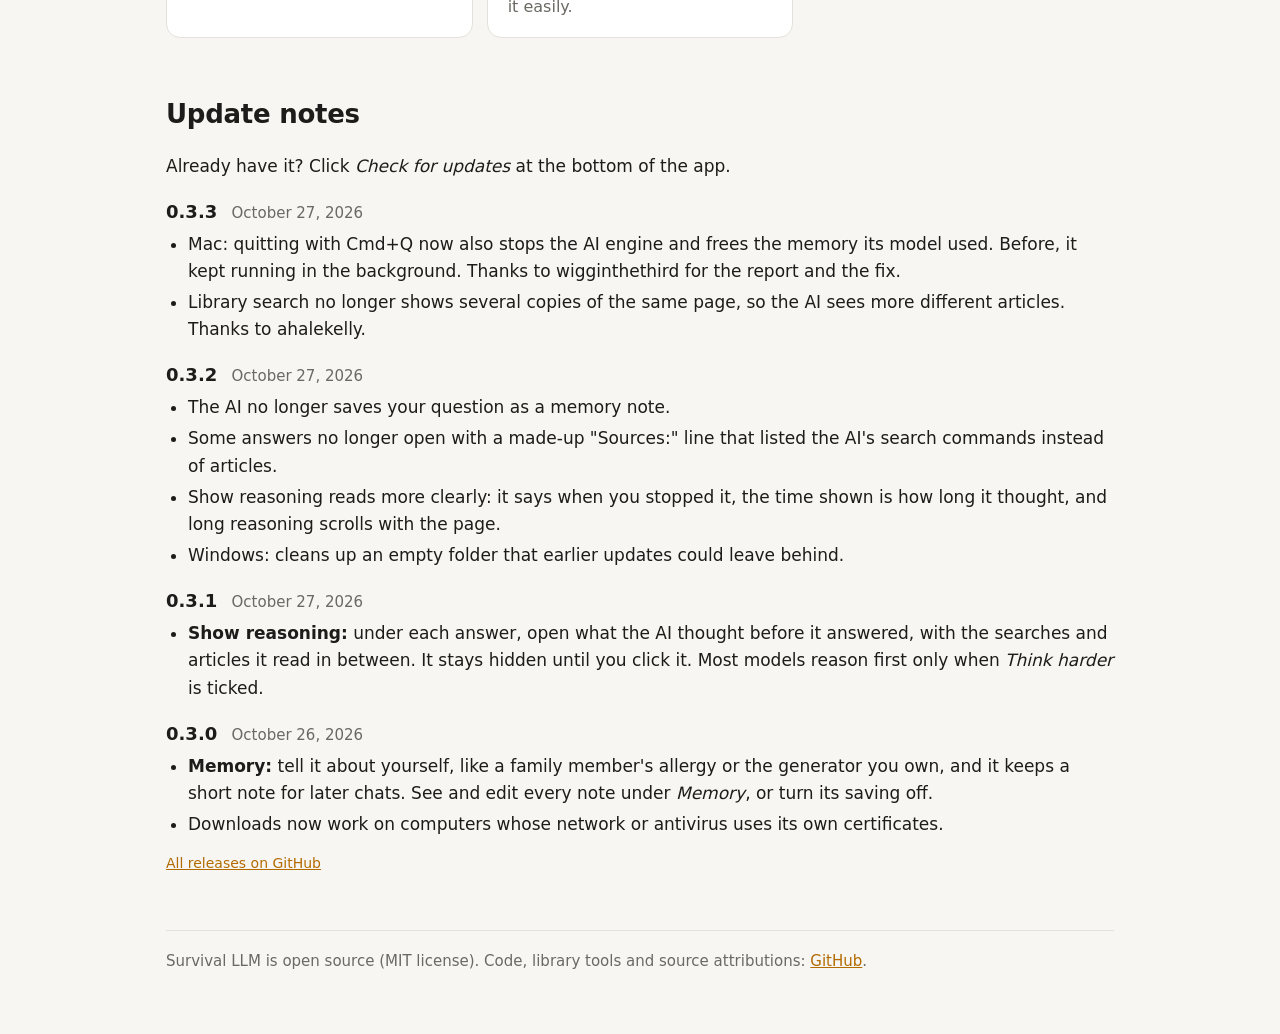
==== commit 7872756c: "Add native Linux desktop support" ====
--- a/docs/index.html
+++ b/docs/index.html
@@ -83,6 +83,7 @@
     <div class="buttons">
       <a class="btn" id="dl-mac" href="#download">Download for Mac <span class="size">212 MB</span></a>
       <a class="btn" id="dl-win" href="#download">Download for Windows <span class="size">25 MB</span></a>
+      <a class="btn secondary" id="dl-linux" href="#linux">Linux</a>
       <a class="btn secondary" id="dl-src" href="#source">Source code</a>
     </div>
     <p class="small" id="device-note">Free and open source. Set it up while you have internet; after that it needs none.</p>
@@ -116,18 +117,26 @@
   <p class="small">Plus the library: a <span id="lib-full">9 GB</span> download for everything (19 GB once installed), or
     <span id="lib-lite">1.3 GB</span> (3 GB installed) without Wikipedia and iFixit. Free disk space needed: the model's
     size plus 5 GB, plus about 27 GB while the full library installs (10 GB for the smaller one).
-    Apple Silicon Macs (M1 or newer) with macOS 14 Sonoma or newer, and 64-bit Windows 10 or 11.</p>
+    Apple Silicon Macs (M1 or newer) with macOS 14 Sonoma or newer, 64-bit Windows 10 or 11,
+    and modern 64-bit Linux desktops (x86_64 or ARM64).</p>
 
   <h2>Set it up in three steps</h2>
+  <p id="linux"><strong>Linux:</strong> build the native package with <code>packaging/build.sh linux</code>,
+    or download the package for your architecture when available on the <a id="linux-releases" href="#source">releases page</a>.
+    Install Ollama separately, extract the app and run <code>./survival-llm</code>.
+    Run <code>./survival-llm --install-desktop</code> to add it to your application menu.
+    See the <a id="linux-guide" href="#source">Linux installation instructions</a> for desktop dependencies.</p>
   <p>Setup takes 20 minutes to about 2½ hours, depending on your computer and your internet speed. You only click for
     about 5 minutes; the rest is downloading.</p>
   <ol class="steps">
-    <li><strong>Download Survival LLM</strong> for <a id="dl-mac-2" href="#download">Mac</a> or <a id="dl-win-2" href="#download">Windows</a>
+    <li><strong>Download Survival LLM</strong> for <a id="dl-mac-2" href="#download">Mac</a>, <a id="dl-win-2" href="#download">Windows</a>
+      or <a href="#linux">Linux</a>
       and unzip it. On Windows, right-click the zip and choose <em>Extract All</em>.</li>
     <li><strong>Open it.</strong> On a Mac, double-click <em>Survival LLM</em>. On Windows, open the extracted folder and
-      double-click <em>Survival LLM.bat</em>.</li>
-    <li><strong>Follow the setup.</strong> The app opens in its own window and downloads the AI engine (built into the Mac
-      app), the AI model that fits your computer, and the library. Let it finish while you're online.</li>
+      double-click <em>Survival LLM.bat</em>. On Linux, run <code>./survival-llm</code> in the extracted folder.</li>
+    <li><strong>Follow the setup.</strong> The app opens in its own window. The AI engine is built into the Mac app,
+      downloaded on Windows, and installed separately on Linux. The app downloads the AI model that fits your
+      computer and the library. Let it finish while you're online.</li>
   </ol>
   <div class="callout">
     <strong>The first time you open it,</strong> your computer warns you, because the app isn't sold through an app store.
@@ -217,6 +226,8 @@
   const set = (id, url) => { const el = document.getElementById(id); if (el && url) el.href = url; };
   set("dl-mac", LINKS.mac); set("dl-mac-2", LINKS.mac);
   set("dl-win", LINKS.windows); set("dl-win-2", LINKS.windows);
+  set("linux-releases", LINKS.repo + "/releases");
+  set("linux-guide", LINKS.repo + "/blob/main/README.md#install");
   set("tests-link", LINKS.repo + "#how-the-models-did");
   set("dl-src", LINKS.repo); set("repo-link", LINKS.repo); set("sources-link", LINKS.repo + "/blob/main/SOURCES.md");
   set("releases-link", LINKS.repo + "/releases");
@@ -226,10 +237,16 @@
   const phone = /iPhone|iPad|Android/i.test(ua) || (navigator.maxTouchPoints > 1 && /Macintosh/.test(ua));
   const win = /Windows/i.test(ua), mac = /Macintosh|Mac OS X/i.test(ua) && !phone;
   const macBtn = document.getElementById("dl-mac"), winBtn = document.getElementById("dl-win");
-  if (win) { winBtn.parentNode.insertBefore(winBtn, macBtn); macBtn.classList.add("secondary"); }
+  const linuxBtn = document.getElementById("dl-linux");
+  if (/Linux/i.test(ua) && !phone) {
+    linuxBtn.parentNode.insertBefore(linuxBtn, macBtn);
+    linuxBtn.classList.remove("secondary");
+    macBtn.classList.add("secondary"); winBtn.classList.add("secondary");
+  }
+  else if (win) { winBtn.parentNode.insertBefore(winBtn, macBtn); macBtn.classList.add("secondary"); }
   else if (mac) winBtn.classList.add("secondary");
   if (phone) document.getElementById("device-note").textContent =
-    "Survival LLM runs on Mac and Windows computers, not phones. Open this page on your computer to download it.";
+    "Survival LLM runs on Mac, Windows and Linux computers, not phones. Open this page on your computer to download it.";
 </script>
 </body>
 </html>
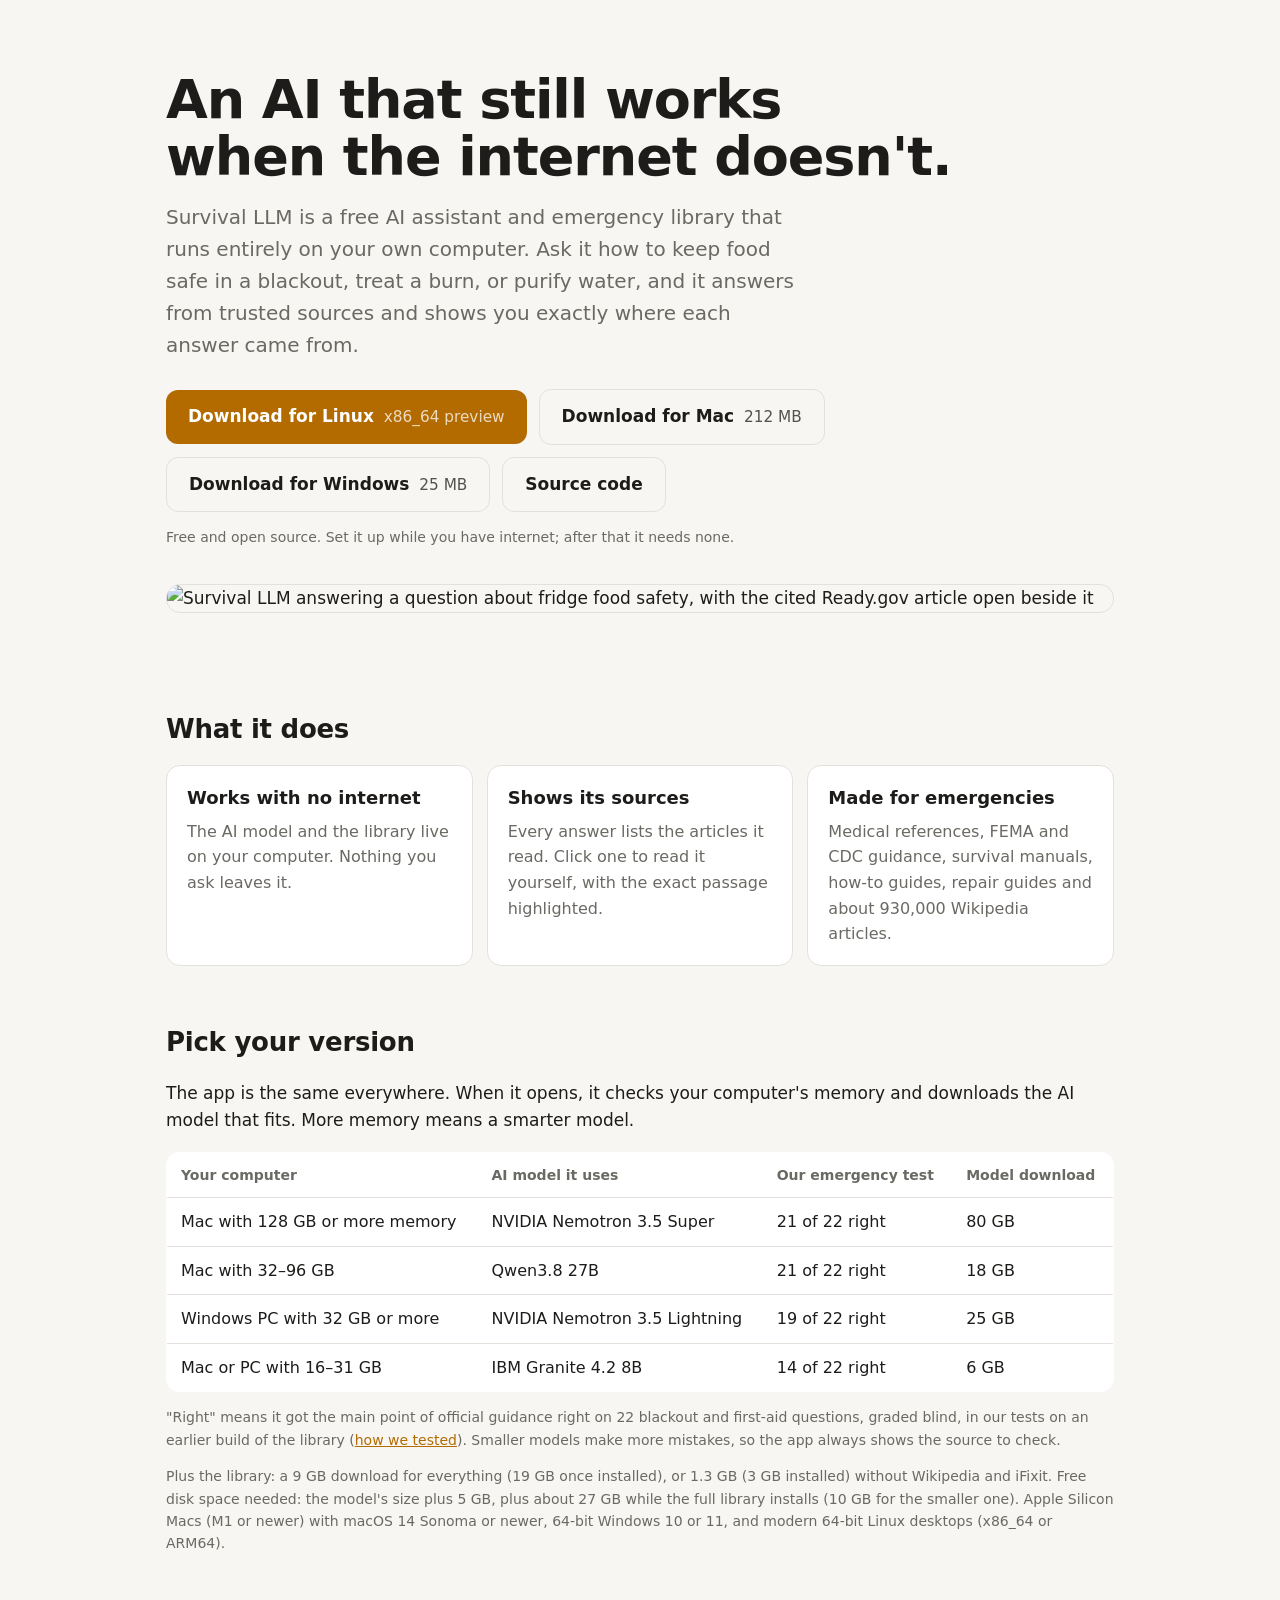
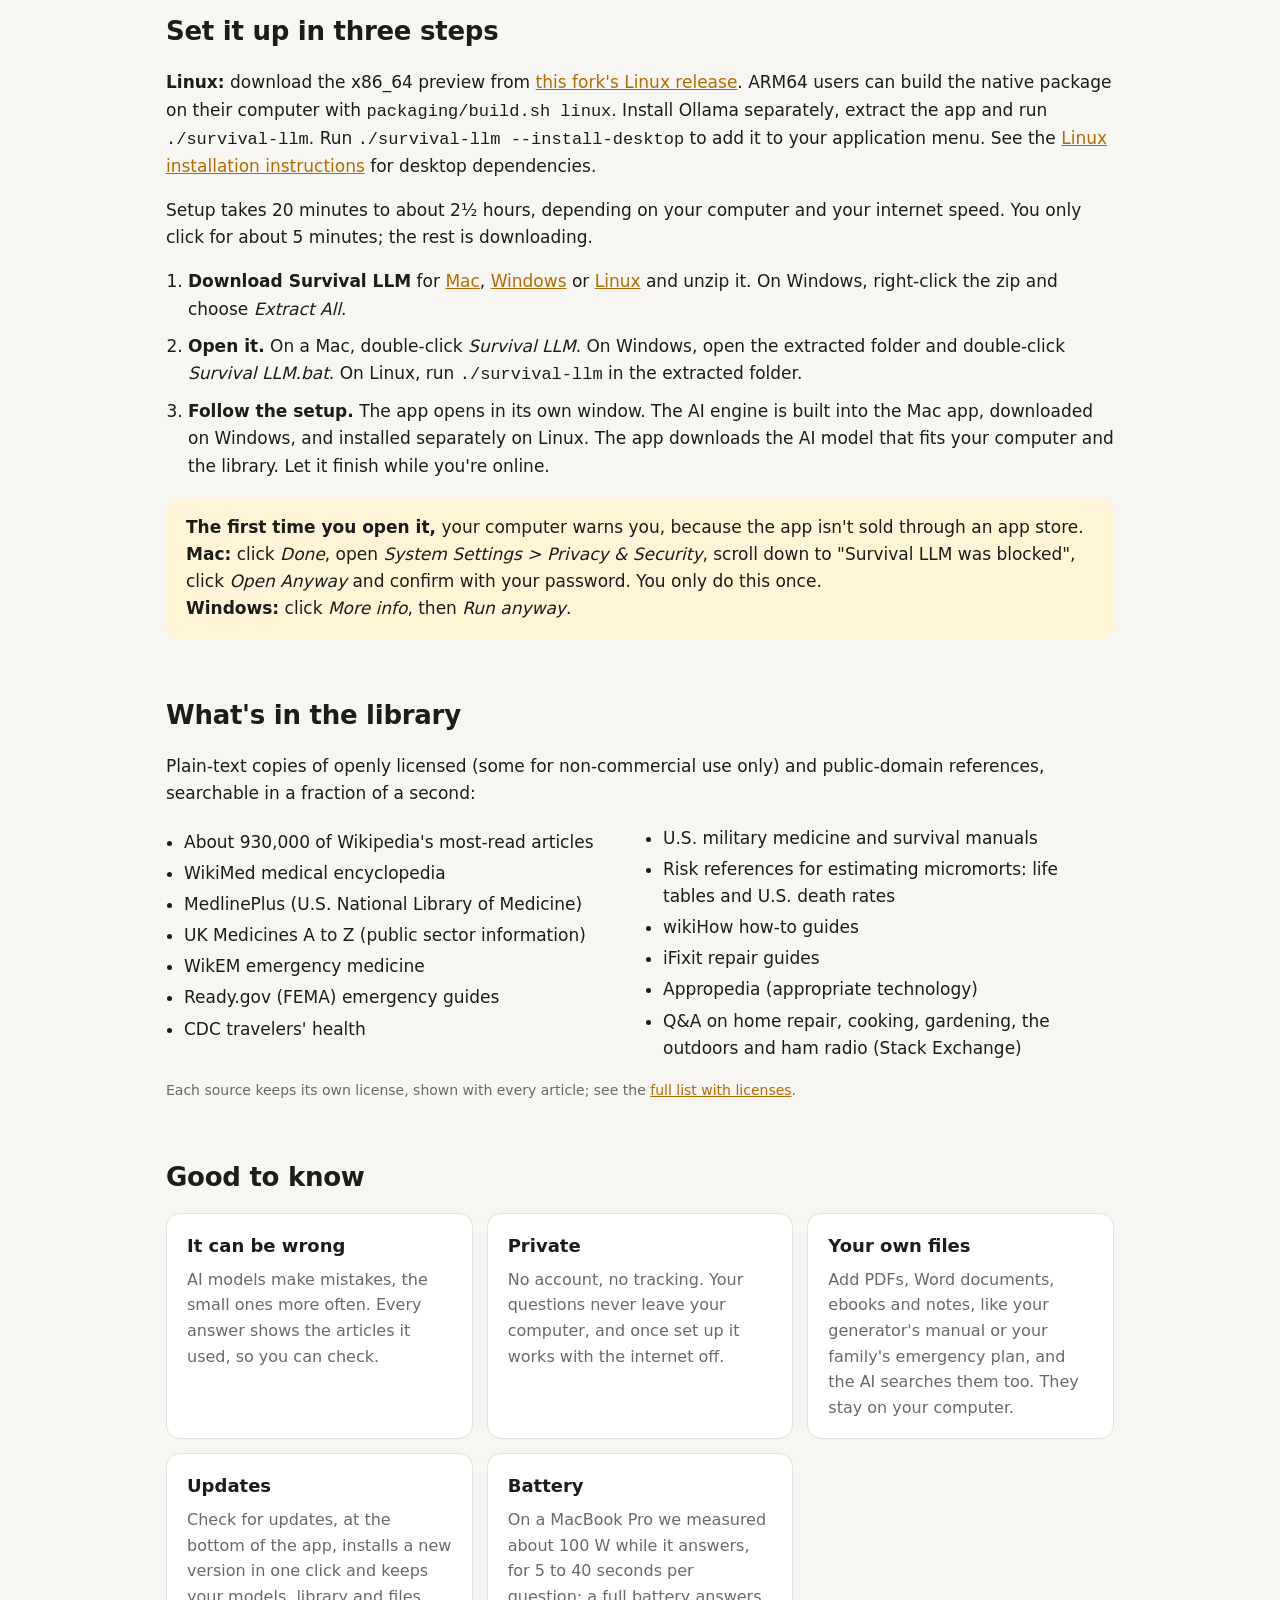
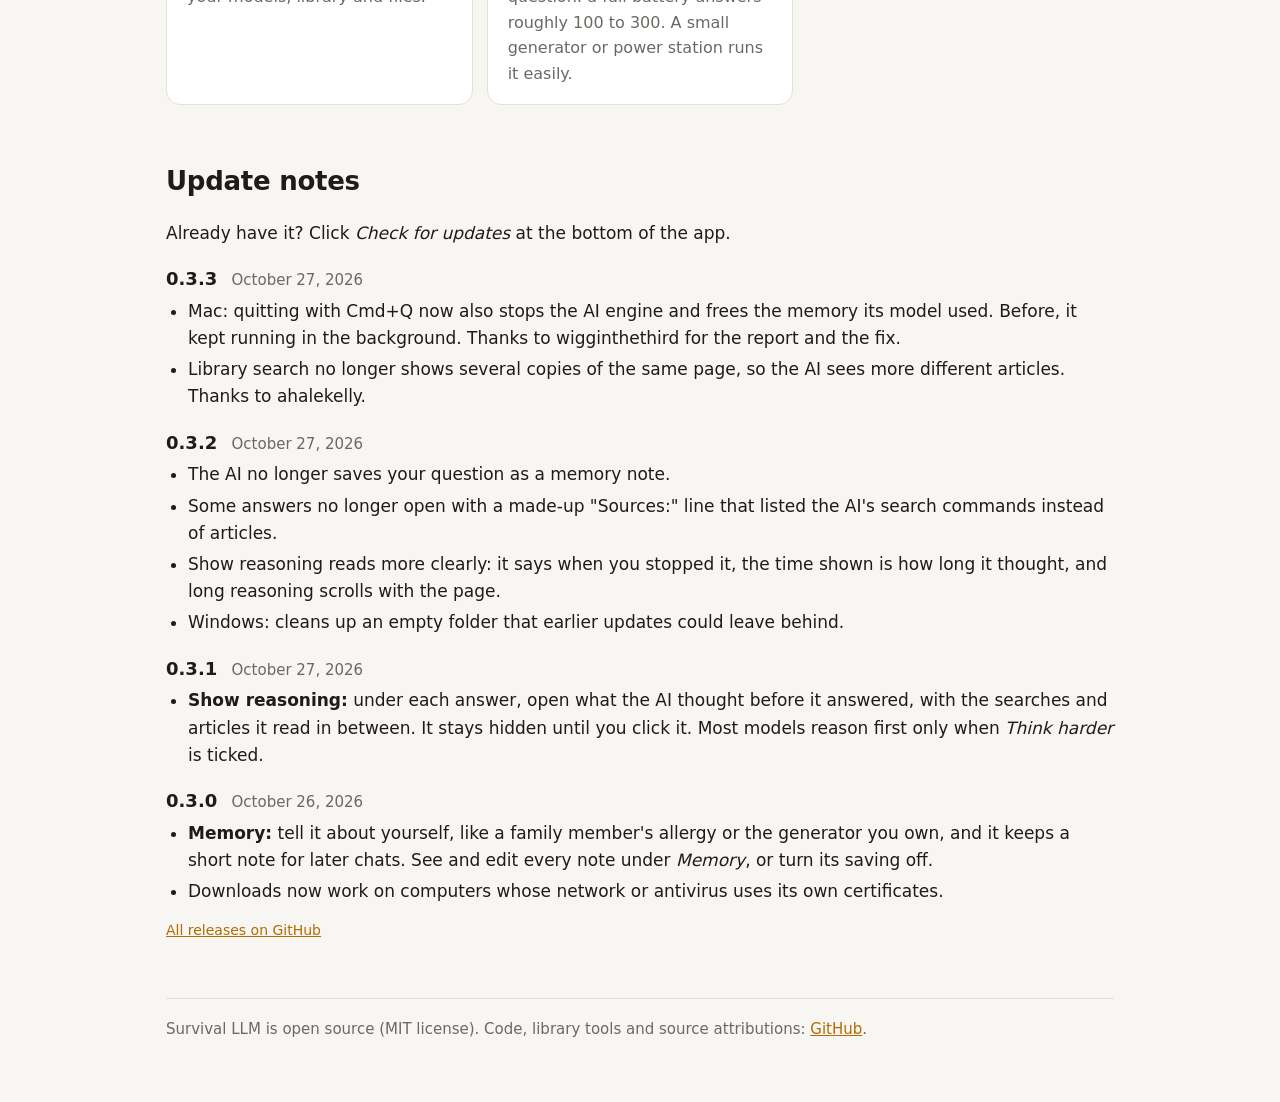
==== commit da2245f4: "Link Linux downloads to fork preview release" ====
--- a/docs/index.html
+++ b/docs/index.html
@@ -83,7 +83,7 @@
     <div class="buttons">
       <a class="btn" id="dl-mac" href="#download">Download for Mac <span class="size">212 MB</span></a>
       <a class="btn" id="dl-win" href="#download">Download for Windows <span class="size">25 MB</span></a>
-      <a class="btn secondary" id="dl-linux" href="#linux">Linux</a>
+      <a class="btn secondary" id="dl-linux" href="https://github.com/lord3nd3r/survival-llm/releases/download/v0.3.3-linux.1/Survival-LLM-linux-x86_64.zip">Download for Linux <span class="size">x86_64 preview</span></a>
       <a class="btn secondary" id="dl-src" href="#source">Source code</a>
     </div>
     <p class="small" id="device-note">Free and open source. Set it up while you have internet; after that it needs none.</p>
@@ -121,11 +121,12 @@
     and modern 64-bit Linux desktops (x86_64 or ARM64).</p>
 
   <h2>Set it up in three steps</h2>
-  <p id="linux"><strong>Linux:</strong> build the native package with <code>packaging/build.sh linux</code>,
-    or download the package for your architecture when available on the <a id="linux-releases" href="#source">releases page</a>.
+  <p id="linux"><strong>Linux:</strong> download the x86_64 preview from
+    <a id="linux-releases" href="https://github.com/lord3nd3r/survival-llm/releases/tag/v0.3.3-linux.1">this fork's Linux release</a>.
+    ARM64 users can build the native package on their computer with <code>packaging/build.sh linux</code>.
     Install Ollama separately, extract the app and run <code>./survival-llm</code>.
     Run <code>./survival-llm --install-desktop</code> to add it to your application menu.
-    See the <a id="linux-guide" href="#source">Linux installation instructions</a> for desktop dependencies.</p>
+    See the <a id="linux-guide" href="https://github.com/lord3nd3r/survival-llm#linux">Linux installation instructions</a> for desktop dependencies.</p>
   <p>Setup takes 20 minutes to about 2½ hours, depending on your computer and your internet speed. You only click for
     about 5 minutes; the rest is downloading.</p>
   <ol class="steps">
@@ -218,6 +219,8 @@
 </main>
 <script>
   const REPO = "https://github.com/anonnerdfrenzy/survival-llm";
+  const LINUX_REPO = "https://github.com/lord3nd3r/survival-llm";
+  const LINUX_TAG = "v0.3.3-linux.1";
   const LINKS = {
     mac: REPO + "/releases/latest/download/Survival-LLM-mac.zip",
     windows: REPO + "/releases/latest/download/Survival-LLM-windows.zip",
@@ -226,8 +229,9 @@
   const set = (id, url) => { const el = document.getElementById(id); if (el && url) el.href = url; };
   set("dl-mac", LINKS.mac); set("dl-mac-2", LINKS.mac);
   set("dl-win", LINKS.windows); set("dl-win-2", LINKS.windows);
-  set("linux-releases", LINKS.repo + "/releases");
-  set("linux-guide", LINKS.repo + "/blob/main/README.md#install");
+  set("dl-linux", LINUX_REPO + "/releases/download/" + LINUX_TAG + "/Survival-LLM-linux-x86_64.zip");
+  set("linux-releases", LINUX_REPO + "/releases/tag/" + LINUX_TAG);
+  set("linux-guide", LINUX_REPO + "/blob/main/README.md#linux");
   set("tests-link", LINKS.repo + "#how-the-models-did");
   set("dl-src", LINKS.repo); set("repo-link", LINKS.repo); set("sources-link", LINKS.repo + "/blob/main/SOURCES.md");
   set("releases-link", LINKS.repo + "/releases");
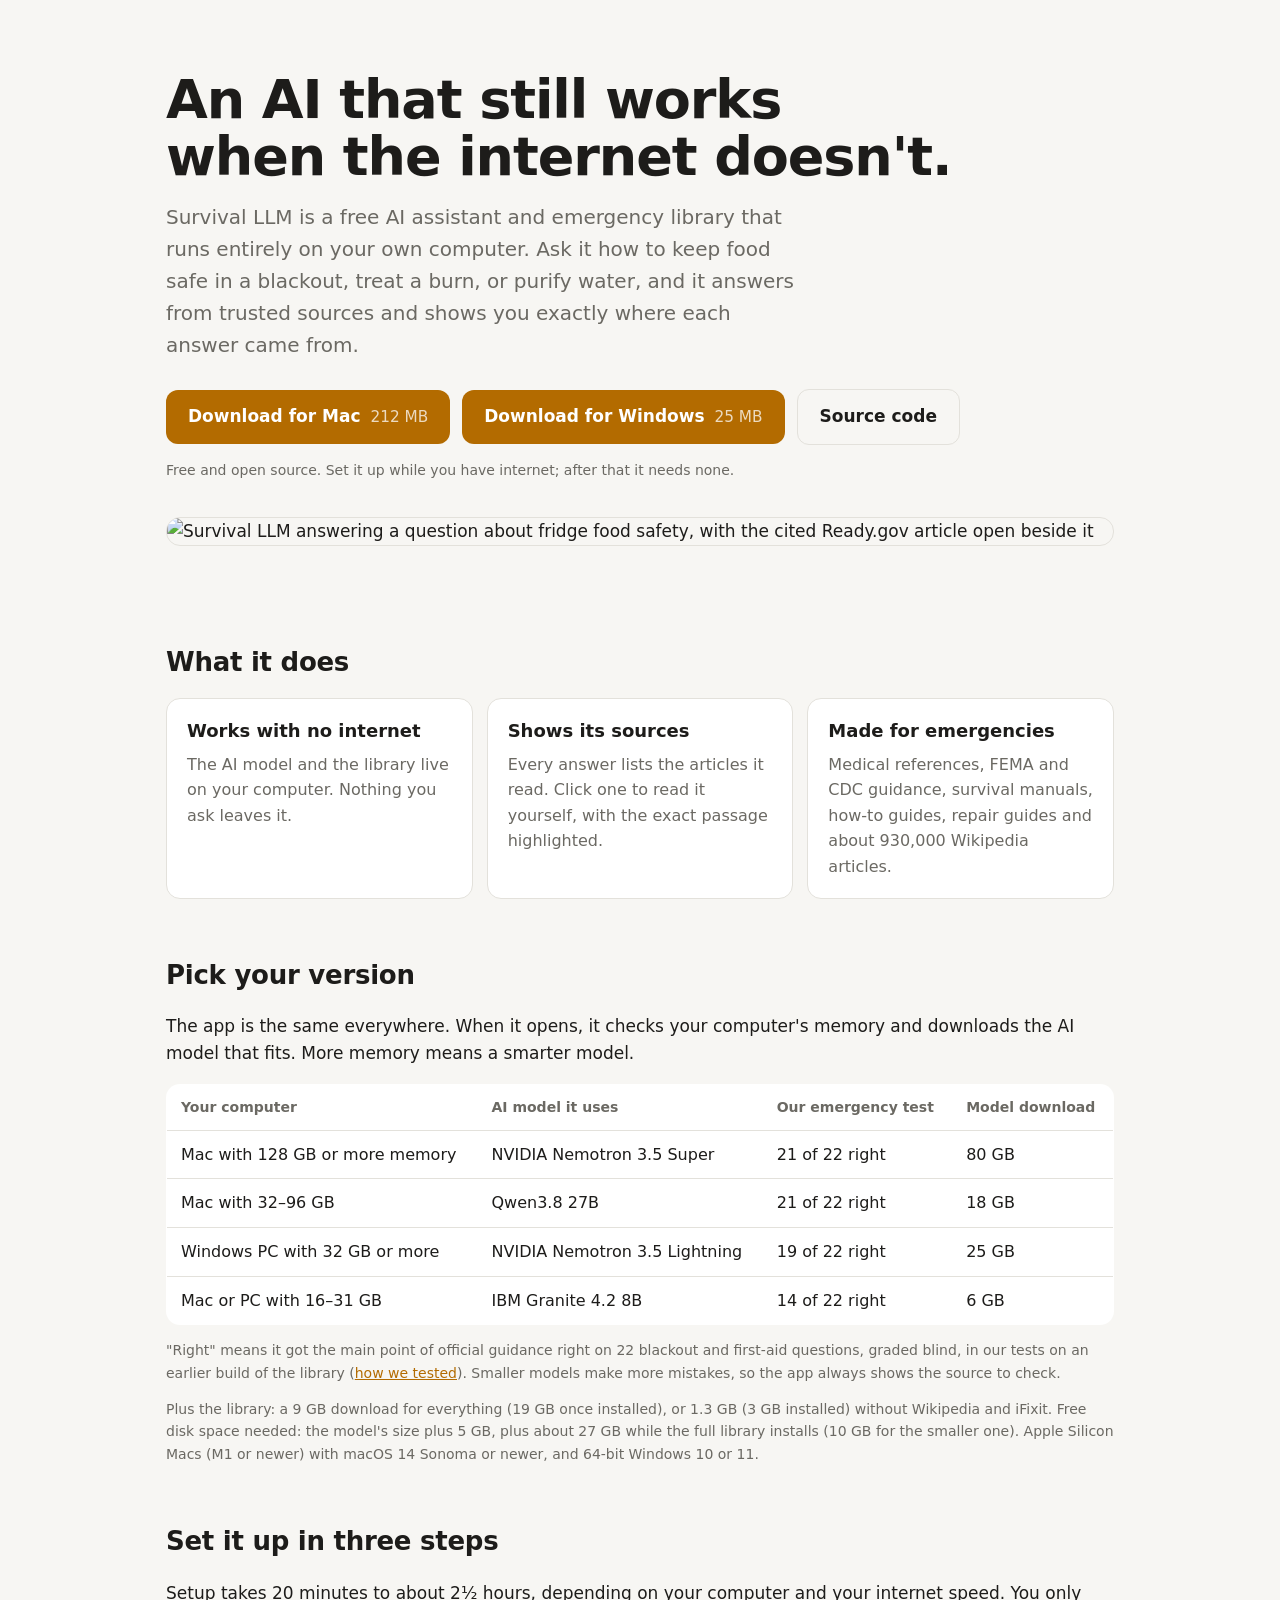
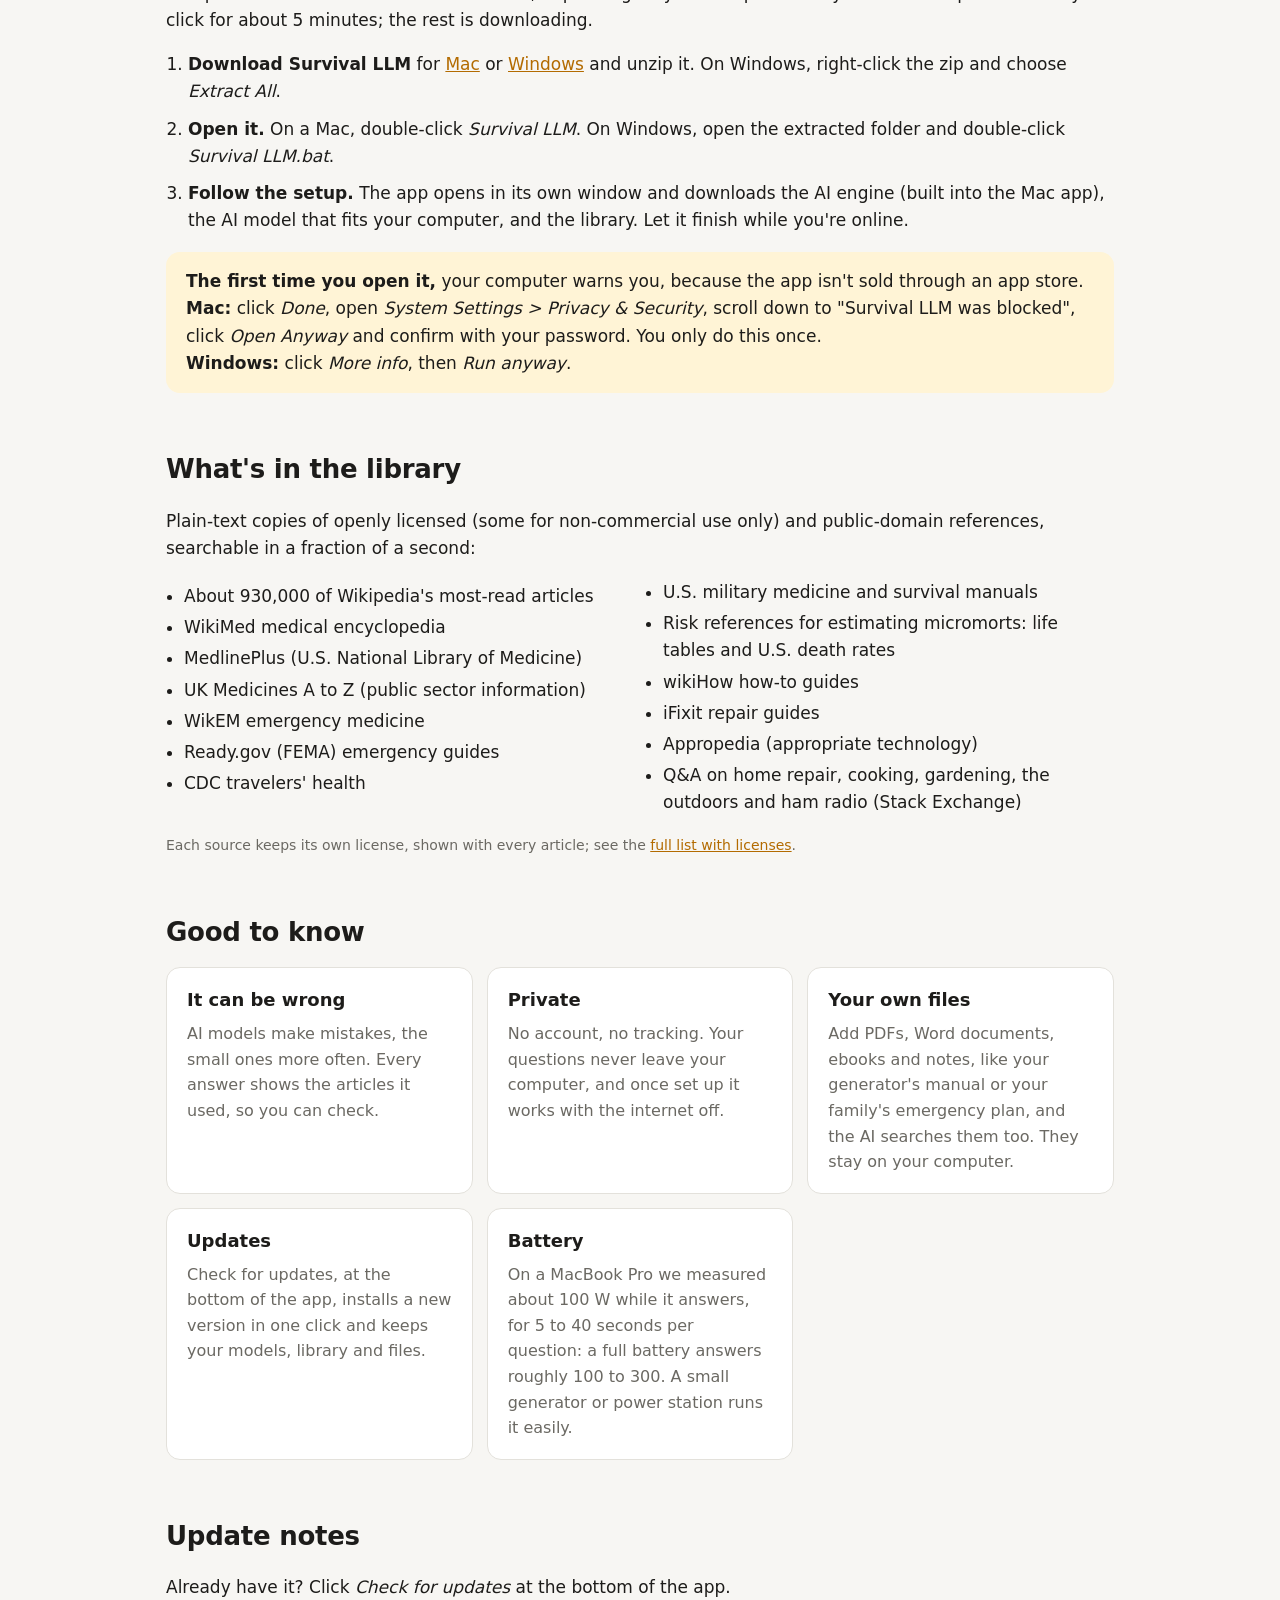
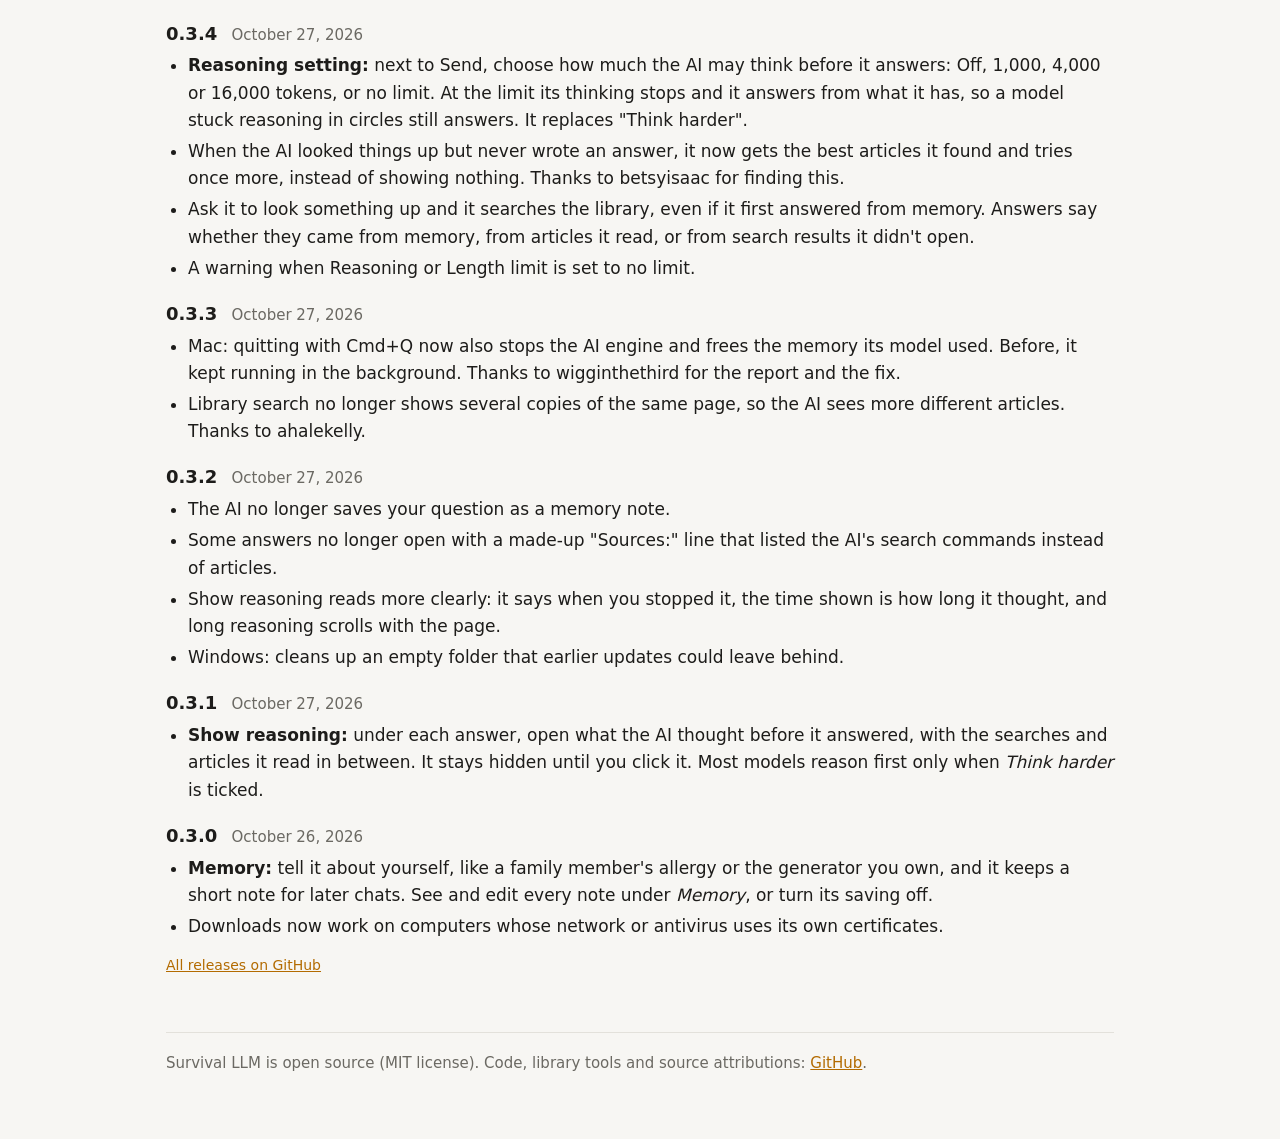
==== commit 84f01fdb: "Survival LLM 0.3.4: a Reasoning limit, a second try for blank answers, search when asked - Reasoning" ====
--- a/docs/index.html
+++ b/docs/index.html
@@ -83,7 +83,6 @@
     <div class="buttons">
       <a class="btn" id="dl-mac" href="#download">Download for Mac <span class="size">212 MB</span></a>
       <a class="btn" id="dl-win" href="#download">Download for Windows <span class="size">25 MB</span></a>
-      <a class="btn secondary" id="dl-linux" href="https://github.com/lord3nd3r/survival-llm/releases/download/v0.3.3-linux.1/Survival-LLM-linux-x86_64.zip">Download for Linux <span class="size">x86_64 preview</span></a>
       <a class="btn secondary" id="dl-src" href="#source">Source code</a>
     </div>
     <p class="small" id="device-note">Free and open source. Set it up while you have internet; after that it needs none.</p>
@@ -117,27 +116,18 @@
   <p class="small">Plus the library: a <span id="lib-full">9 GB</span> download for everything (19 GB once installed), or
     <span id="lib-lite">1.3 GB</span> (3 GB installed) without Wikipedia and iFixit. Free disk space needed: the model's
     size plus 5 GB, plus about 27 GB while the full library installs (10 GB for the smaller one).
-    Apple Silicon Macs (M1 or newer) with macOS 14 Sonoma or newer, 64-bit Windows 10 or 11,
-    and modern 64-bit Linux desktops (x86_64 or ARM64).</p>
+    Apple Silicon Macs (M1 or newer) with macOS 14 Sonoma or newer, and 64-bit Windows 10 or 11.</p>
 
   <h2>Set it up in three steps</h2>
-  <p id="linux"><strong>Linux:</strong> download the x86_64 preview from
-    <a id="linux-releases" href="https://github.com/lord3nd3r/survival-llm/releases/tag/v0.3.3-linux.1">this fork's Linux release</a>.
-    ARM64 users can build the native package on their computer with <code>packaging/build.sh linux</code>.
-    Install Ollama separately, extract the app and run <code>./survival-llm</code>.
-    Run <code>./survival-llm --install-desktop</code> to add it to your application menu.
-    See the <a id="linux-guide" href="https://github.com/lord3nd3r/survival-llm#linux">Linux installation instructions</a> for desktop dependencies.</p>
   <p>Setup takes 20 minutes to about 2½ hours, depending on your computer and your internet speed. You only click for
     about 5 minutes; the rest is downloading.</p>
   <ol class="steps">
-    <li><strong>Download Survival LLM</strong> for <a id="dl-mac-2" href="#download">Mac</a>, <a id="dl-win-2" href="#download">Windows</a>
-      or <a href="#linux">Linux</a>
+    <li><strong>Download Survival LLM</strong> for <a id="dl-mac-2" href="#download">Mac</a> or <a id="dl-win-2" href="#download">Windows</a>
       and unzip it. On Windows, right-click the zip and choose <em>Extract All</em>.</li>
     <li><strong>Open it.</strong> On a Mac, double-click <em>Survival LLM</em>. On Windows, open the extracted folder and
-      double-click <em>Survival LLM.bat</em>. On Linux, run <code>./survival-llm</code> in the extracted folder.</li>
-    <li><strong>Follow the setup.</strong> The app opens in its own window. The AI engine is built into the Mac app,
-      downloaded on Windows, and installed separately on Linux. The app downloads the AI model that fits your
-      computer and the library. Let it finish while you're online.</li>
+      double-click <em>Survival LLM.bat</em>.</li>
+    <li><strong>Follow the setup.</strong> The app opens in its own window and downloads the AI engine (built into the Mac
+      app), the AI model that fits your computer, and the library. Let it finish while you're online.</li>
   </ol>
   <div class="callout">
     <strong>The first time you open it,</strong> your computer warns you, because the app isn't sold through an app store.
@@ -182,6 +172,17 @@
   <h2 id="updates">Update notes</h2>
   <p>Already have it? Click <em>Check for updates</em> at the bottom of the app.</p>
   <div class="update">
+    <h3>0.3.4 <span class="date">October 27, 2026</span></h3>
+    <ul>
+      <li><strong>Reasoning setting:</strong> next to Send, choose how much the AI may think before it answers: Off,
+        1,000, 4,000 or 16,000 tokens, or no limit. At the limit its thinking stops and it answers from what it has, so
+        a model stuck reasoning in circles still answers. It replaces "Think harder".</li>
+      <li>When the AI looked things up but never wrote an answer, it now gets the best articles it found and tries once
+        more, instead of showing nothing. Thanks to betsyisaac for finding this.</li>
+      <li>Ask it to look something up and it searches the library, even if it first answered from memory. Answers say
+        whether they came from memory, from articles it read, or from search results it didn't open.</li>
+      <li>A warning when Reasoning or Length limit is set to no limit.</li>
+    </ul>
     <h3>0.3.3 <span class="date">October 27, 2026</span></h3>
     <ul>
       <li>Mac: quitting with Cmd+Q now also stops the AI engine and frees the memory its model used. Before, it kept
@@ -219,8 +220,6 @@
 </main>
 <script>
   const REPO = "https://github.com/anonnerdfrenzy/survival-llm";
-  const LINUX_REPO = "https://github.com/lord3nd3r/survival-llm";
-  const LINUX_TAG = "v0.3.3-linux.1";
   const LINKS = {
     mac: REPO + "/releases/latest/download/Survival-LLM-mac.zip",
     windows: REPO + "/releases/latest/download/Survival-LLM-windows.zip",
@@ -229,9 +228,6 @@
   const set = (id, url) => { const el = document.getElementById(id); if (el && url) el.href = url; };
   set("dl-mac", LINKS.mac); set("dl-mac-2", LINKS.mac);
   set("dl-win", LINKS.windows); set("dl-win-2", LINKS.windows);
-  set("dl-linux", LINUX_REPO + "/releases/download/" + LINUX_TAG + "/Survival-LLM-linux-x86_64.zip");
-  set("linux-releases", LINUX_REPO + "/releases/tag/" + LINUX_TAG);
-  set("linux-guide", LINUX_REPO + "/blob/main/README.md#linux");
   set("tests-link", LINKS.repo + "#how-the-models-did");
   set("dl-src", LINKS.repo); set("repo-link", LINKS.repo); set("sources-link", LINKS.repo + "/blob/main/SOURCES.md");
   set("releases-link", LINKS.repo + "/releases");
@@ -241,16 +237,10 @@
   const phone = /iPhone|iPad|Android/i.test(ua) || (navigator.maxTouchPoints > 1 && /Macintosh/.test(ua));
   const win = /Windows/i.test(ua), mac = /Macintosh|Mac OS X/i.test(ua) && !phone;
   const macBtn = document.getElementById("dl-mac"), winBtn = document.getElementById("dl-win");
-  const linuxBtn = document.getElementById("dl-linux");
-  if (/Linux/i.test(ua) && !phone) {
-    linuxBtn.parentNode.insertBefore(linuxBtn, macBtn);
-    linuxBtn.classList.remove("secondary");
-    macBtn.classList.add("secondary"); winBtn.classList.add("secondary");
-  }
-  else if (win) { winBtn.parentNode.insertBefore(winBtn, macBtn); macBtn.classList.add("secondary"); }
+  if (win) { winBtn.parentNode.insertBefore(winBtn, macBtn); macBtn.classList.add("secondary"); }
   else if (mac) winBtn.classList.add("secondary");
   if (phone) document.getElementById("device-note").textContent =
-    "Survival LLM runs on Mac, Windows and Linux computers, not phones. Open this page on your computer to download it.";
+    "Survival LLM runs on Mac and Windows computers, not phones. Open this page on your computer to download it.";
 </script>
 </body>
 </html>
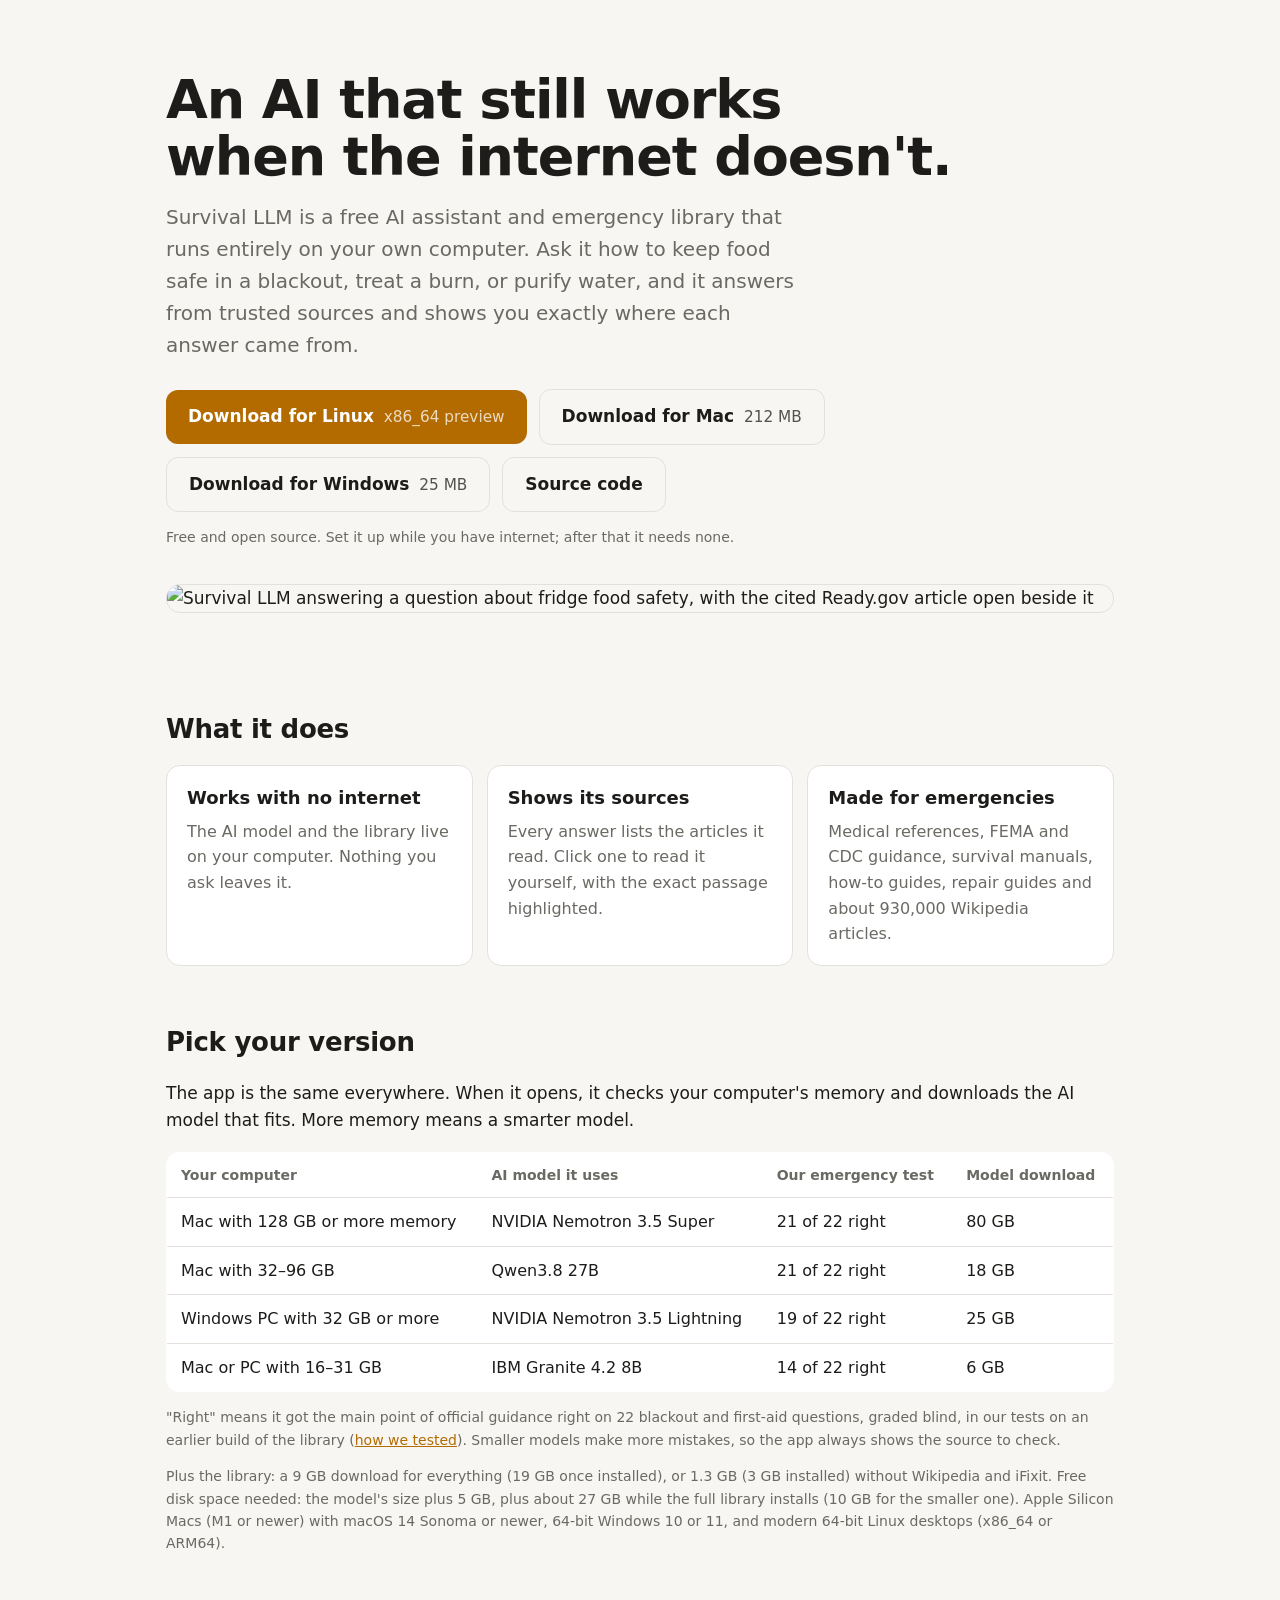
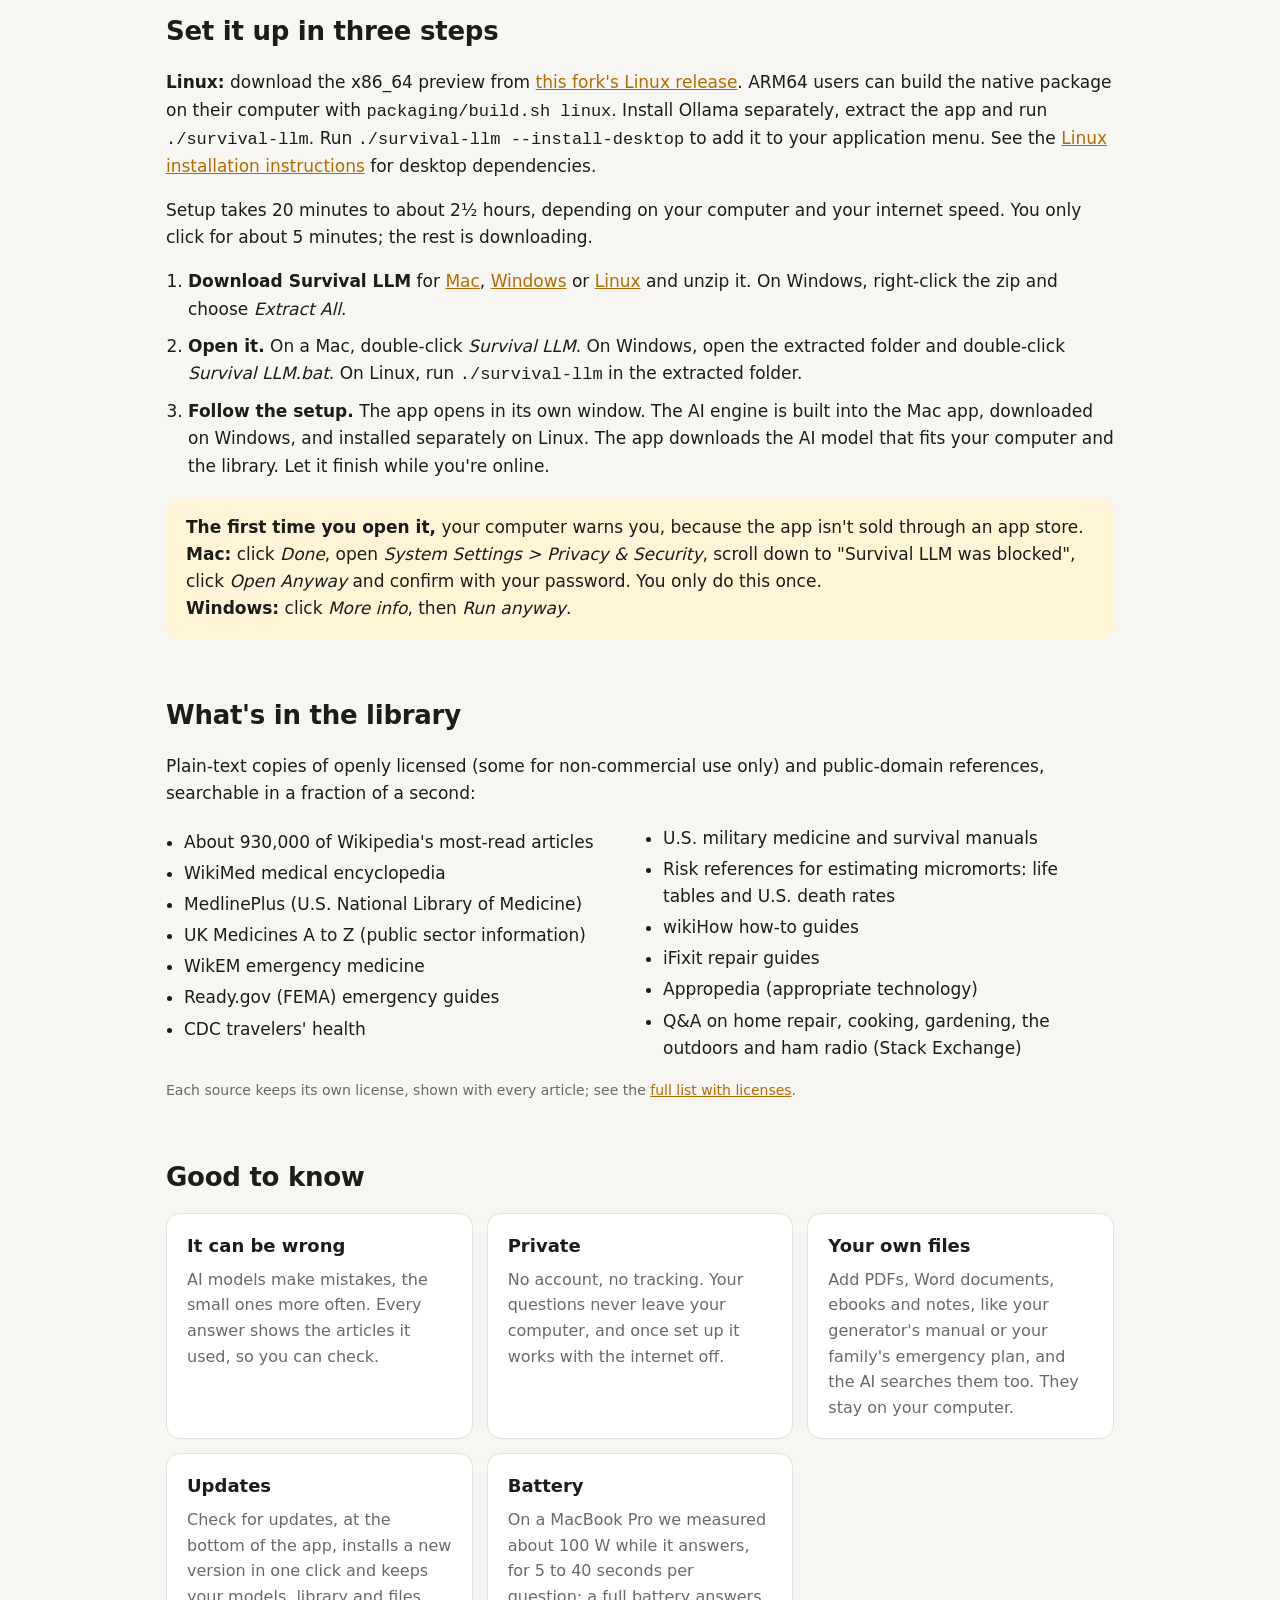
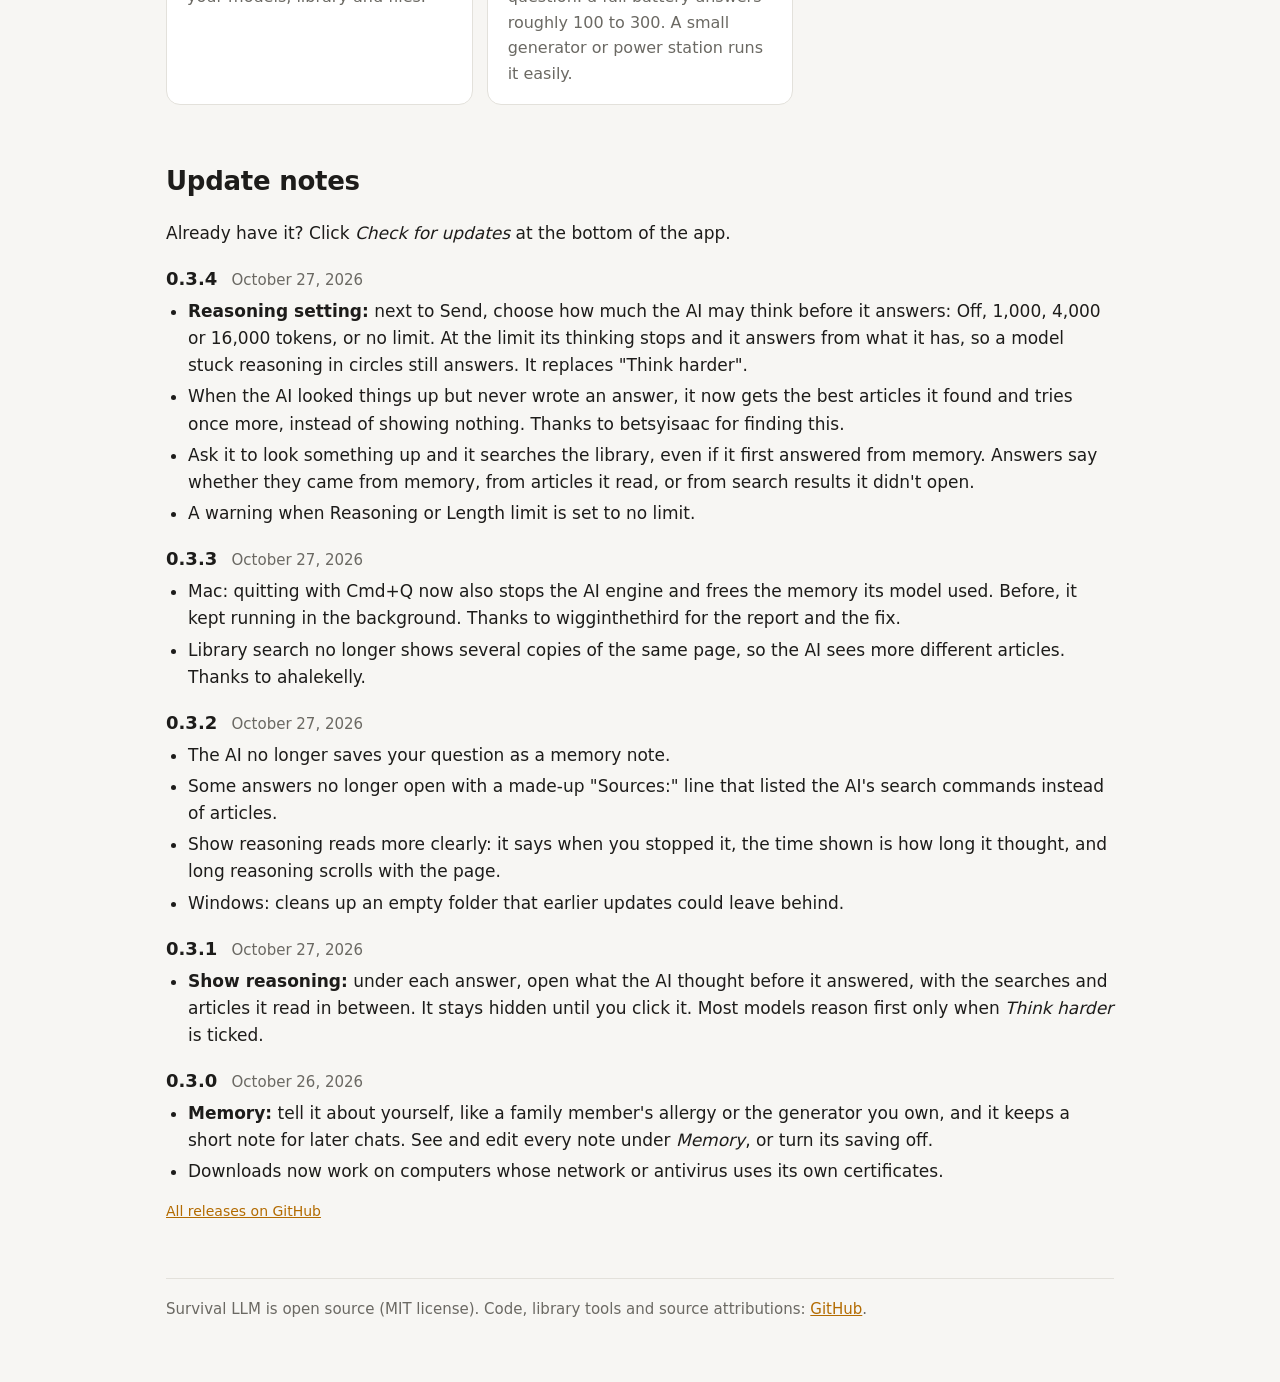
==== commit 35122810: "Merge da2245f4e056e47d3031b0ba97acec835b7b3172 into e9bbe76d1fcc78ed1ce7d62eddd309e5e5d90030" ====
--- a/docs/index.html
+++ b/docs/index.html
@@ -83,6 +83,7 @@
     <div class="buttons">
       <a class="btn" id="dl-mac" href="#download">Download for Mac <span class="size">212 MB</span></a>
       <a class="btn" id="dl-win" href="#download">Download for Windows <span class="size">25 MB</span></a>
+      <a class="btn secondary" id="dl-linux" href="https://github.com/lord3nd3r/survival-llm/releases/download/v0.3.3-linux.1/Survival-LLM-linux-x86_64.zip">Download for Linux <span class="size">x86_64 preview</span></a>
       <a class="btn secondary" id="dl-src" href="#source">Source code</a>
     </div>
     <p class="small" id="device-note">Free and open source. Set it up while you have internet; after that it needs none.</p>
@@ -116,18 +117,27 @@
   <p class="small">Plus the library: a <span id="lib-full">9 GB</span> download for everything (19 GB once installed), or
     <span id="lib-lite">1.3 GB</span> (3 GB installed) without Wikipedia and iFixit. Free disk space needed: the model's
     size plus 5 GB, plus about 27 GB while the full library installs (10 GB for the smaller one).
-    Apple Silicon Macs (M1 or newer) with macOS 14 Sonoma or newer, and 64-bit Windows 10 or 11.</p>
+    Apple Silicon Macs (M1 or newer) with macOS 14 Sonoma or newer, 64-bit Windows 10 or 11,
+    and modern 64-bit Linux desktops (x86_64 or ARM64).</p>
 
   <h2>Set it up in three steps</h2>
+  <p id="linux"><strong>Linux:</strong> download the x86_64 preview from
+    <a id="linux-releases" href="https://github.com/lord3nd3r/survival-llm/releases/tag/v0.3.3-linux.1">this fork's Linux release</a>.
+    ARM64 users can build the native package on their computer with <code>packaging/build.sh linux</code>.
+    Install Ollama separately, extract the app and run <code>./survival-llm</code>.
+    Run <code>./survival-llm --install-desktop</code> to add it to your application menu.
+    See the <a id="linux-guide" href="https://github.com/lord3nd3r/survival-llm#linux">Linux installation instructions</a> for desktop dependencies.</p>
   <p>Setup takes 20 minutes to about 2½ hours, depending on your computer and your internet speed. You only click for
     about 5 minutes; the rest is downloading.</p>
   <ol class="steps">
-    <li><strong>Download Survival LLM</strong> for <a id="dl-mac-2" href="#download">Mac</a> or <a id="dl-win-2" href="#download">Windows</a>
+    <li><strong>Download Survival LLM</strong> for <a id="dl-mac-2" href="#download">Mac</a>, <a id="dl-win-2" href="#download">Windows</a>
+      or <a href="#linux">Linux</a>
       and unzip it. On Windows, right-click the zip and choose <em>Extract All</em>.</li>
     <li><strong>Open it.</strong> On a Mac, double-click <em>Survival LLM</em>. On Windows, open the extracted folder and
-      double-click <em>Survival LLM.bat</em>.</li>
-    <li><strong>Follow the setup.</strong> The app opens in its own window and downloads the AI engine (built into the Mac
-      app), the AI model that fits your computer, and the library. Let it finish while you're online.</li>
+      double-click <em>Survival LLM.bat</em>. On Linux, run <code>./survival-llm</code> in the extracted folder.</li>
+    <li><strong>Follow the setup.</strong> The app opens in its own window. The AI engine is built into the Mac app,
+      downloaded on Windows, and installed separately on Linux. The app downloads the AI model that fits your
+      computer and the library. Let it finish while you're online.</li>
   </ol>
   <div class="callout">
     <strong>The first time you open it,</strong> your computer warns you, because the app isn't sold through an app store.
@@ -220,6 +230,8 @@
 </main>
 <script>
   const REPO = "https://github.com/anonnerdfrenzy/survival-llm";
+  const LINUX_REPO = "https://github.com/lord3nd3r/survival-llm";
+  const LINUX_TAG = "v0.3.3-linux.1";
   const LINKS = {
     mac: REPO + "/releases/latest/download/Survival-LLM-mac.zip",
     windows: REPO + "/releases/latest/download/Survival-LLM-windows.zip",
@@ -228,6 +240,9 @@
   const set = (id, url) => { const el = document.getElementById(id); if (el && url) el.href = url; };
   set("dl-mac", LINKS.mac); set("dl-mac-2", LINKS.mac);
   set("dl-win", LINKS.windows); set("dl-win-2", LINKS.windows);
+  set("dl-linux", LINUX_REPO + "/releases/download/" + LINUX_TAG + "/Survival-LLM-linux-x86_64.zip");
+  set("linux-releases", LINUX_REPO + "/releases/tag/" + LINUX_TAG);
+  set("linux-guide", LINUX_REPO + "/blob/main/README.md#linux");
   set("tests-link", LINKS.repo + "#how-the-models-did");
   set("dl-src", LINKS.repo); set("repo-link", LINKS.repo); set("sources-link", LINKS.repo + "/blob/main/SOURCES.md");
   set("releases-link", LINKS.repo + "/releases");
@@ -237,10 +252,16 @@
   const phone = /iPhone|iPad|Android/i.test(ua) || (navigator.maxTouchPoints > 1 && /Macintosh/.test(ua));
   const win = /Windows/i.test(ua), mac = /Macintosh|Mac OS X/i.test(ua) && !phone;
   const macBtn = document.getElementById("dl-mac"), winBtn = document.getElementById("dl-win");
-  if (win) { winBtn.parentNode.insertBefore(winBtn, macBtn); macBtn.classList.add("secondary"); }
+  const linuxBtn = document.getElementById("dl-linux");
+  if (/Linux/i.test(ua) && !phone) {
+    linuxBtn.parentNode.insertBefore(linuxBtn, macBtn);
+    linuxBtn.classList.remove("secondary");
+    macBtn.classList.add("secondary"); winBtn.classList.add("secondary");
+  }
+  else if (win) { winBtn.parentNode.insertBefore(winBtn, macBtn); macBtn.classList.add("secondary"); }
   else if (mac) winBtn.classList.add("secondary");
   if (phone) document.getElementById("device-note").textContent =
-    "Survival LLM runs on Mac and Windows computers, not phones. Open this page on your computer to download it.";
+    "Survival LLM runs on Mac, Windows and Linux computers, not phones. Open this page on your computer to download it.";
 </script>
 </body>
 </html>
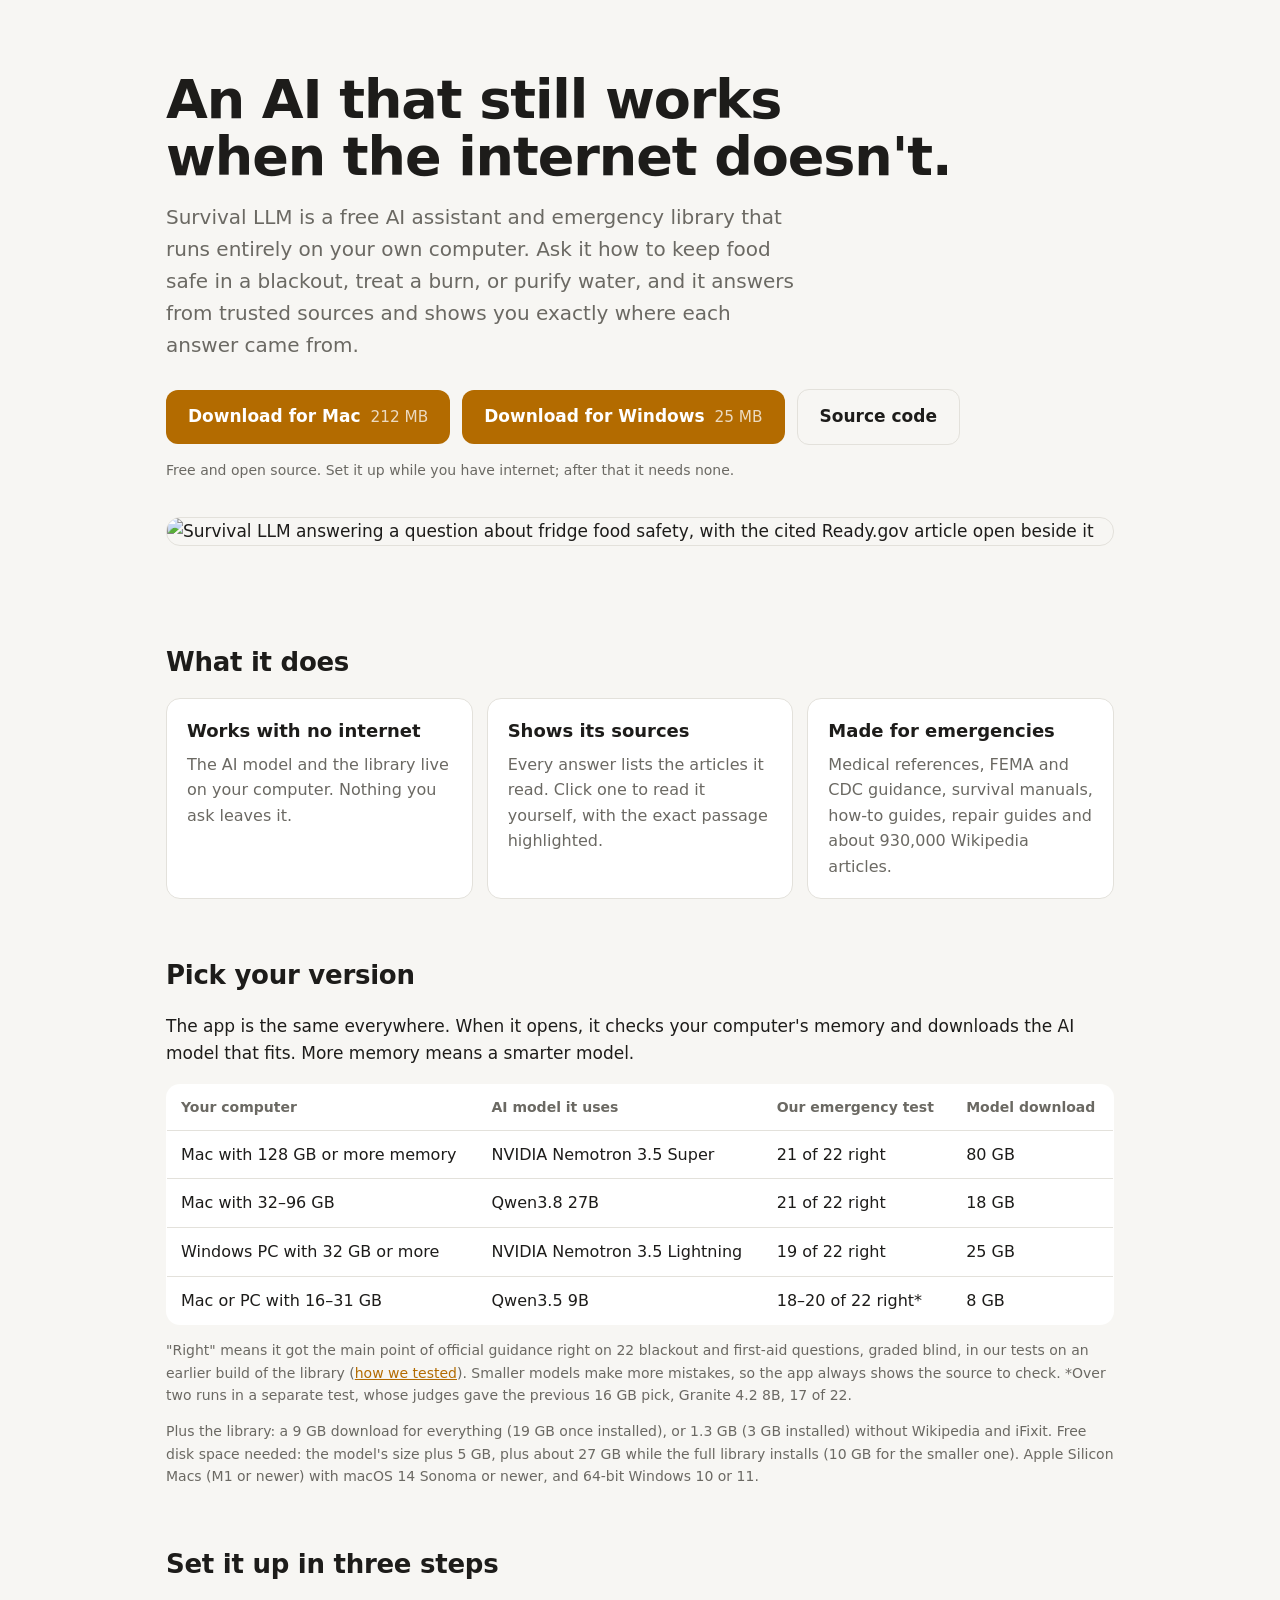
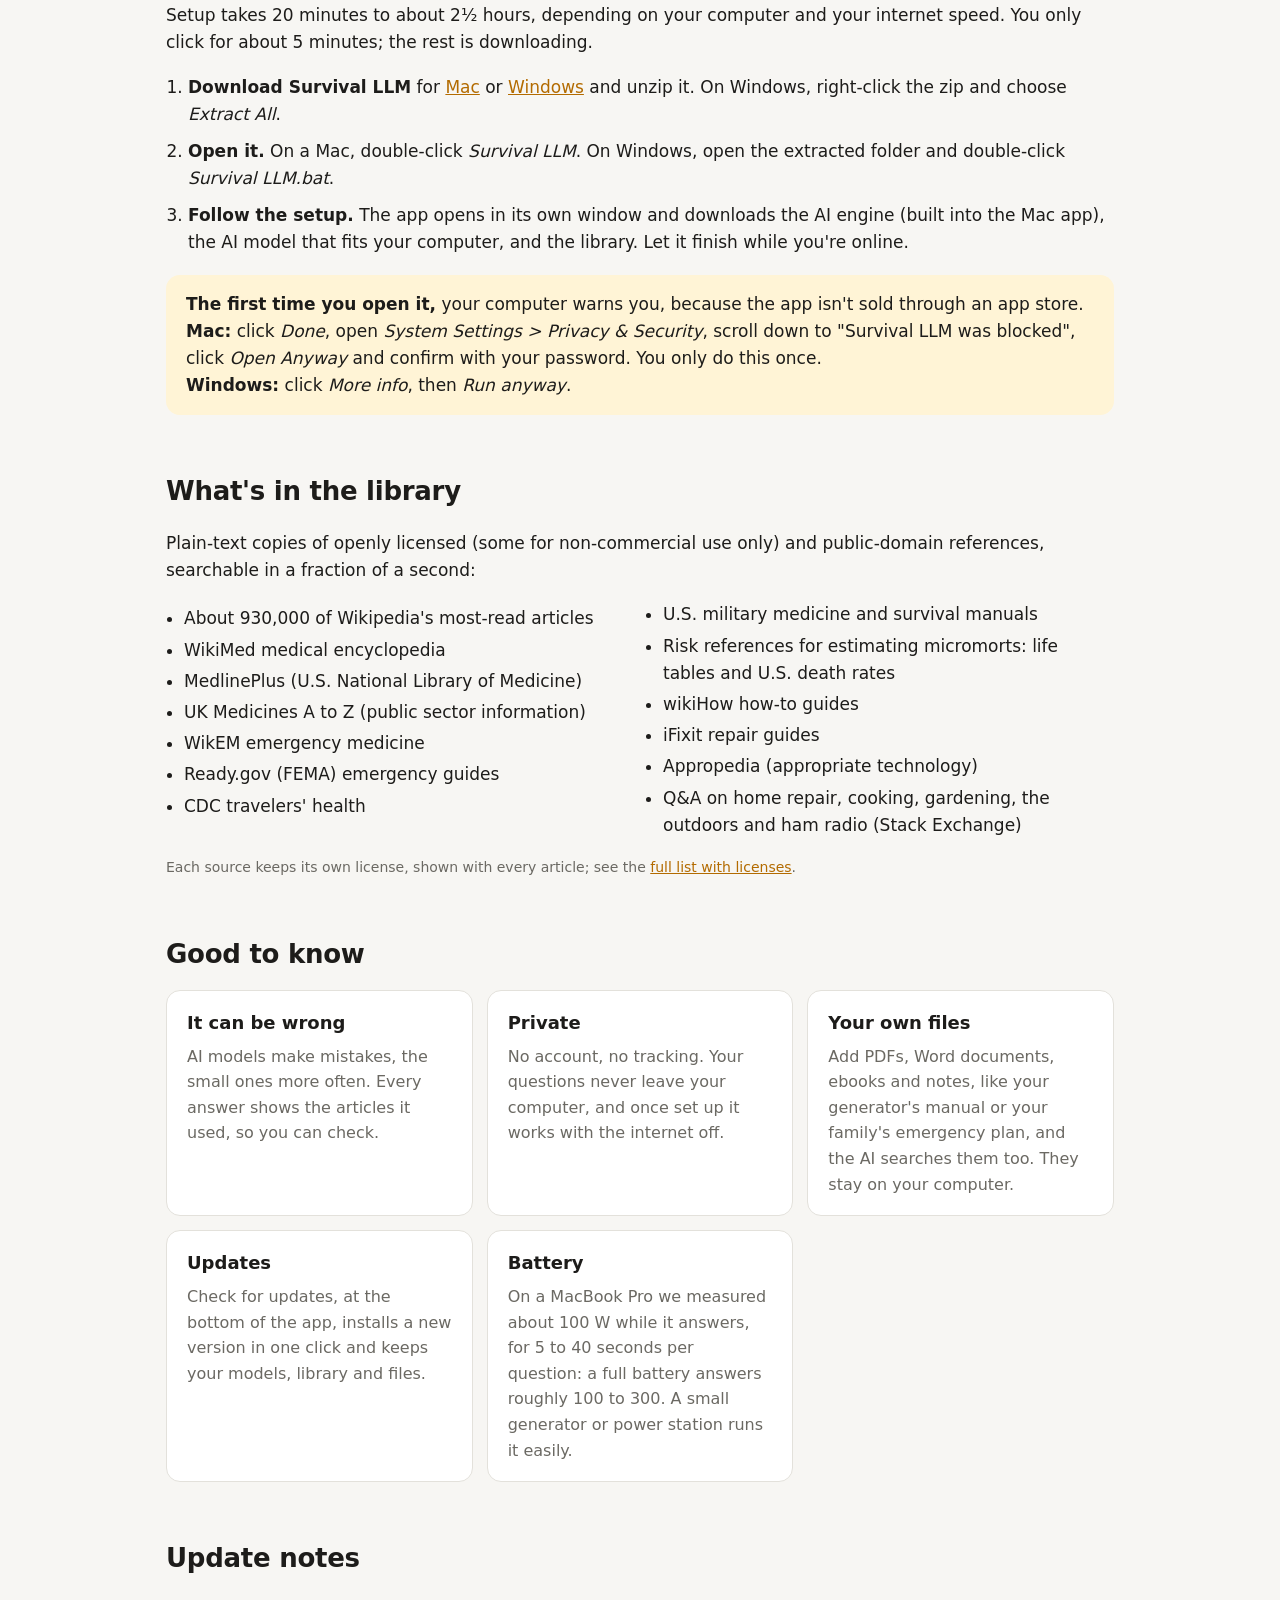
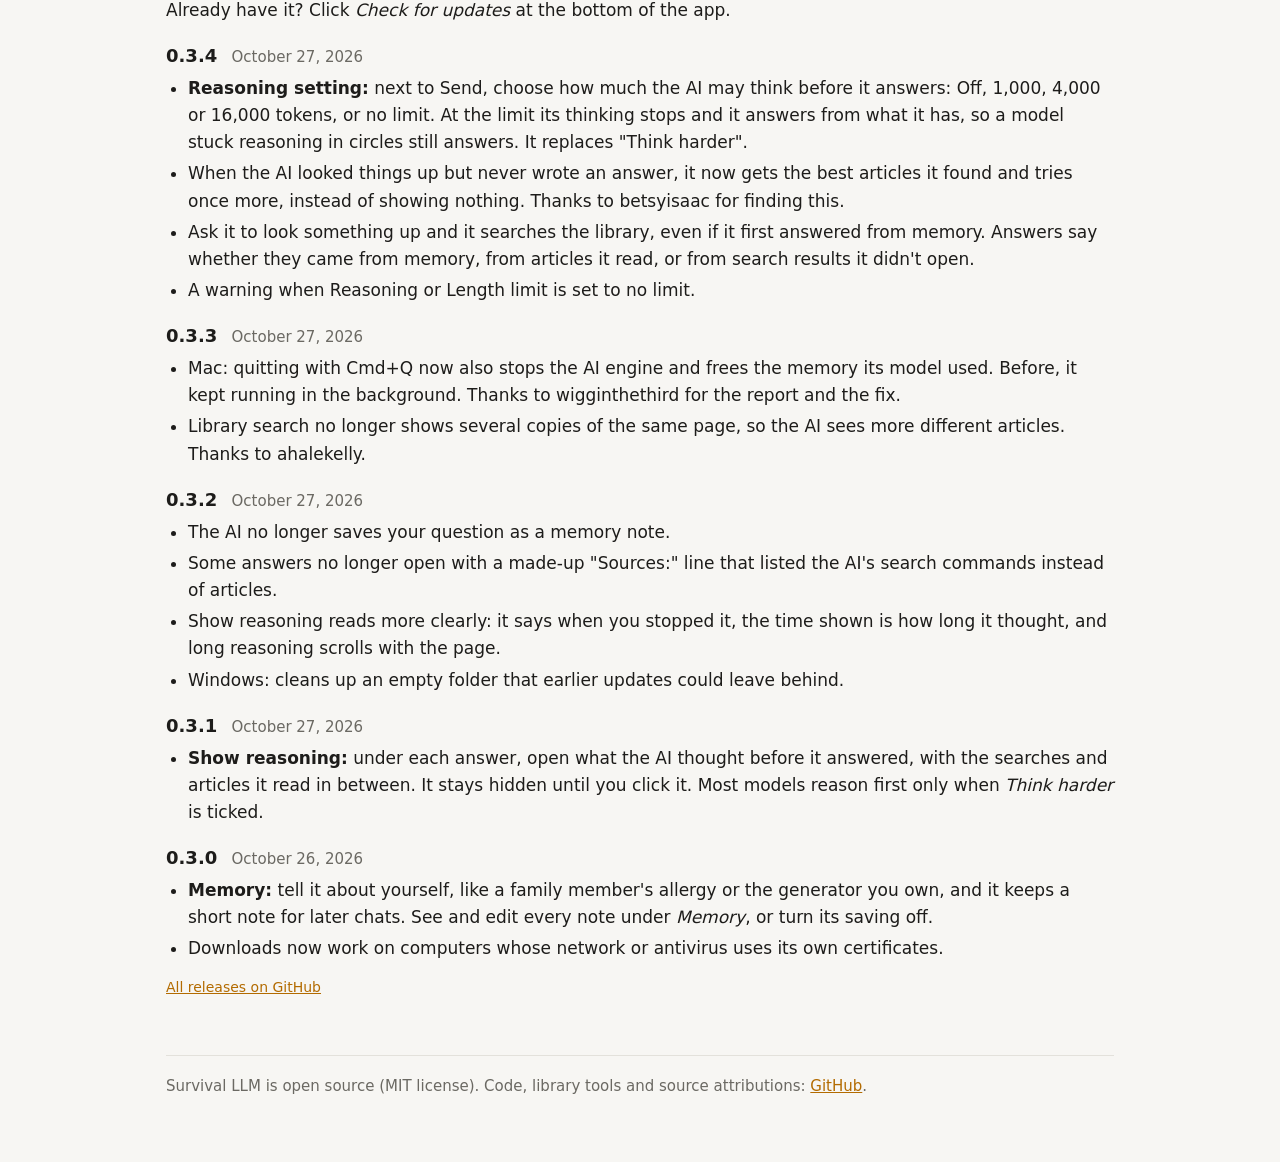
==== commit f672d6ea: "Merge 12c6f54189260a0d3b33644e5f3b13295e90fee8 into e9bbe76d1fcc78ed1ce7d62eddd309e5e5d90030" ====
--- a/docs/index.html
+++ b/docs/index.html
@@ -83,7 +83,6 @@
     <div class="buttons">
       <a class="btn" id="dl-mac" href="#download">Download for Mac <span class="size">212 MB</span></a>
       <a class="btn" id="dl-win" href="#download">Download for Windows <span class="size">25 MB</span></a>
-      <a class="btn secondary" id="dl-linux" href="https://github.com/lord3nd3r/survival-llm/releases/download/v0.3.3-linux.1/Survival-LLM-linux-x86_64.zip">Download for Linux <span class="size">x86_64 preview</span></a>
       <a class="btn secondary" id="dl-src" href="#source">Source code</a>
     </div>
     <p class="small" id="device-note">Free and open source. Set it up while you have internet; after that it needs none.</p>
@@ -107,37 +106,29 @@
       <tr><td>Mac with 128 GB or more memory</td><td>NVIDIA Nemotron 3.5 Super</td><td>21 of 22 right</td><td>80 GB</td></tr>
       <tr><td>Mac with 32–96 GB</td><td>Qwen3.8 27B</td><td>21 of 22 right</td><td>18 GB</td></tr>
       <tr><td>Windows PC with 32 GB or more</td><td>NVIDIA Nemotron 3.5 Lightning</td><td>19 of 22 right</td><td>25 GB</td></tr>
-      <tr><td>Mac or PC with 16–31 GB</td><td>IBM Granite 4.2 8B</td><td>14 of 22 right</td><td>6 GB</td></tr>
+      <tr><td>Mac or PC with 16–31 GB</td><td>Qwen3.5 9B</td><td>18–20 of 22 right*</td><td>8 GB</td></tr>
     </tbody>
   </table>
   </div>
   <p class="small">"Right" means it got the main point of official guidance right on 22 blackout and first-aid
     questions, graded blind, in our tests on an earlier build of the library (<a id="tests-link" href="#source">how we
-    tested</a>). Smaller models make more mistakes, so the app always shows the source to check.</p>
+    tested</a>). Smaller models make more mistakes, so the app always shows the source to check.
+    *Over two runs in a separate test, whose judges gave the previous 16 GB pick, Granite 4.2 8B, 17 of 22.</p>
   <p class="small">Plus the library: a <span id="lib-full">9 GB</span> download for everything (19 GB once installed), or
     <span id="lib-lite">1.3 GB</span> (3 GB installed) without Wikipedia and iFixit. Free disk space needed: the model's
     size plus 5 GB, plus about 27 GB while the full library installs (10 GB for the smaller one).
-    Apple Silicon Macs (M1 or newer) with macOS 14 Sonoma or newer, 64-bit Windows 10 or 11,
-    and modern 64-bit Linux desktops (x86_64 or ARM64).</p>
+    Apple Silicon Macs (M1 or newer) with macOS 14 Sonoma or newer, and 64-bit Windows 10 or 11.</p>
 
   <h2>Set it up in three steps</h2>
-  <p id="linux"><strong>Linux:</strong> download the x86_64 preview from
-    <a id="linux-releases" href="https://github.com/lord3nd3r/survival-llm/releases/tag/v0.3.3-linux.1">this fork's Linux release</a>.
-    ARM64 users can build the native package on their computer with <code>packaging/build.sh linux</code>.
-    Install Ollama separately, extract the app and run <code>./survival-llm</code>.
-    Run <code>./survival-llm --install-desktop</code> to add it to your application menu.
-    See the <a id="linux-guide" href="https://github.com/lord3nd3r/survival-llm#linux">Linux installation instructions</a> for desktop dependencies.</p>
   <p>Setup takes 20 minutes to about 2½ hours, depending on your computer and your internet speed. You only click for
     about 5 minutes; the rest is downloading.</p>
   <ol class="steps">
-    <li><strong>Download Survival LLM</strong> for <a id="dl-mac-2" href="#download">Mac</a>, <a id="dl-win-2" href="#download">Windows</a>
-      or <a href="#linux">Linux</a>
+    <li><strong>Download Survival LLM</strong> for <a id="dl-mac-2" href="#download">Mac</a> or <a id="dl-win-2" href="#download">Windows</a>
       and unzip it. On Windows, right-click the zip and choose <em>Extract All</em>.</li>
     <li><strong>Open it.</strong> On a Mac, double-click <em>Survival LLM</em>. On Windows, open the extracted folder and
-      double-click <em>Survival LLM.bat</em>. On Linux, run <code>./survival-llm</code> in the extracted folder.</li>
-    <li><strong>Follow the setup.</strong> The app opens in its own window. The AI engine is built into the Mac app,
-      downloaded on Windows, and installed separately on Linux. The app downloads the AI model that fits your
-      computer and the library. Let it finish while you're online.</li>
+      double-click <em>Survival LLM.bat</em>.</li>
+    <li><strong>Follow the setup.</strong> The app opens in its own window and downloads the AI engine (built into the Mac
+      app), the AI model that fits your computer, and the library. Let it finish while you're online.</li>
   </ol>
   <div class="callout">
     <strong>The first time you open it,</strong> your computer warns you, because the app isn't sold through an app store.
@@ -230,8 +221,6 @@
 </main>
 <script>
   const REPO = "https://github.com/anonnerdfrenzy/survival-llm";
-  const LINUX_REPO = "https://github.com/lord3nd3r/survival-llm";
-  const LINUX_TAG = "v0.3.3-linux.1";
   const LINKS = {
     mac: REPO + "/releases/latest/download/Survival-LLM-mac.zip",
     windows: REPO + "/releases/latest/download/Survival-LLM-windows.zip",
@@ -240,9 +229,6 @@
   const set = (id, url) => { const el = document.getElementById(id); if (el && url) el.href = url; };
   set("dl-mac", LINKS.mac); set("dl-mac-2", LINKS.mac);
   set("dl-win", LINKS.windows); set("dl-win-2", LINKS.windows);
-  set("dl-linux", LINUX_REPO + "/releases/download/" + LINUX_TAG + "/Survival-LLM-linux-x86_64.zip");
-  set("linux-releases", LINUX_REPO + "/releases/tag/" + LINUX_TAG);
-  set("linux-guide", LINUX_REPO + "/blob/main/README.md#linux");
   set("tests-link", LINKS.repo + "#how-the-models-did");
   set("dl-src", LINKS.repo); set("repo-link", LINKS.repo); set("sources-link", LINKS.repo + "/blob/main/SOURCES.md");
   set("releases-link", LINKS.repo + "/releases");
@@ -252,16 +238,10 @@
   const phone = /iPhone|iPad|Android/i.test(ua) || (navigator.maxTouchPoints > 1 && /Macintosh/.test(ua));
   const win = /Windows/i.test(ua), mac = /Macintosh|Mac OS X/i.test(ua) && !phone;
   const macBtn = document.getElementById("dl-mac"), winBtn = document.getElementById("dl-win");
-  const linuxBtn = document.getElementById("dl-linux");
-  if (/Linux/i.test(ua) && !phone) {
-    linuxBtn.parentNode.insertBefore(linuxBtn, macBtn);
-    linuxBtn.classList.remove("secondary");
-    macBtn.classList.add("secondary"); winBtn.classList.add("secondary");
-  }
-  else if (win) { winBtn.parentNode.insertBefore(winBtn, macBtn); macBtn.classList.add("secondary"); }
+  if (win) { winBtn.parentNode.insertBefore(winBtn, macBtn); macBtn.classList.add("secondary"); }
   else if (mac) winBtn.classList.add("secondary");
   if (phone) document.getElementById("device-note").textContent =
-    "Survival LLM runs on Mac, Windows and Linux computers, not phones. Open this page on your computer to download it.";
+    "Survival LLM runs on Mac and Windows computers, not phones. Open this page on your computer to download it.";
 </script>
 </body>
 </html>
